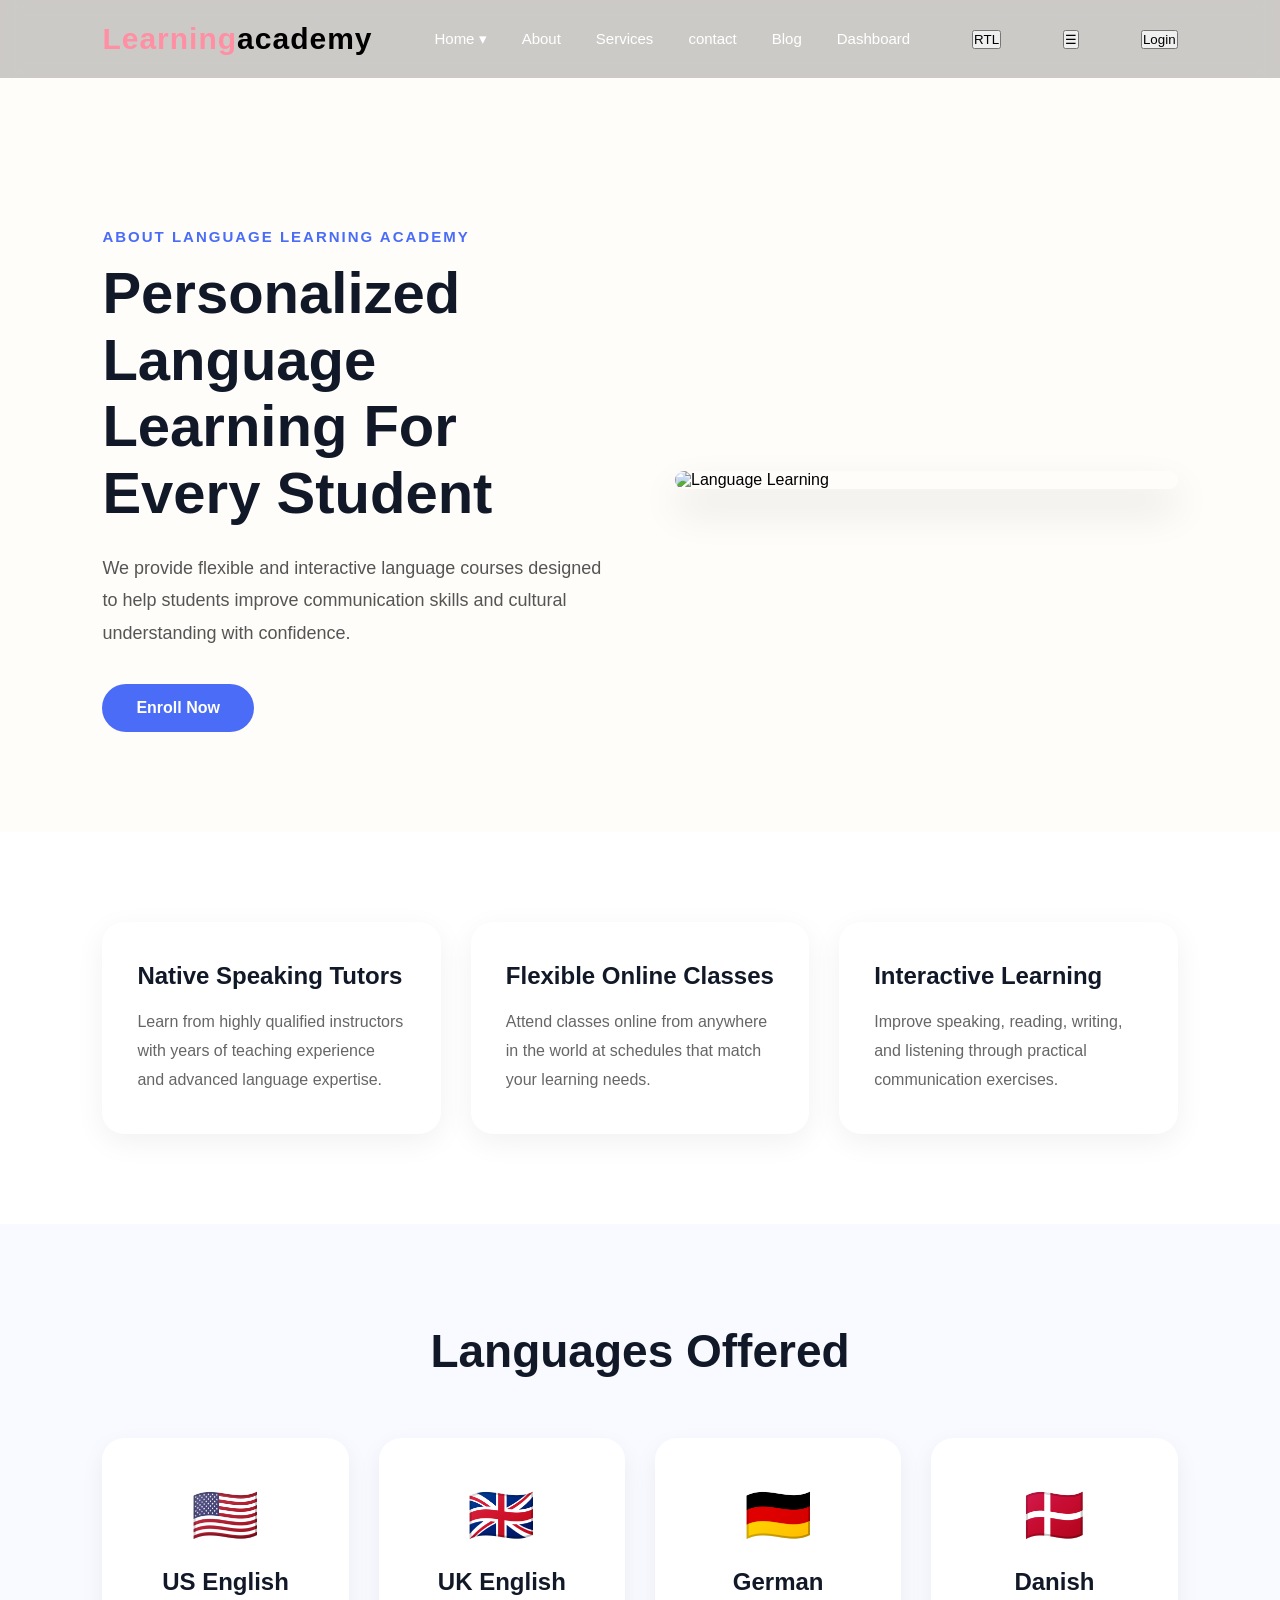
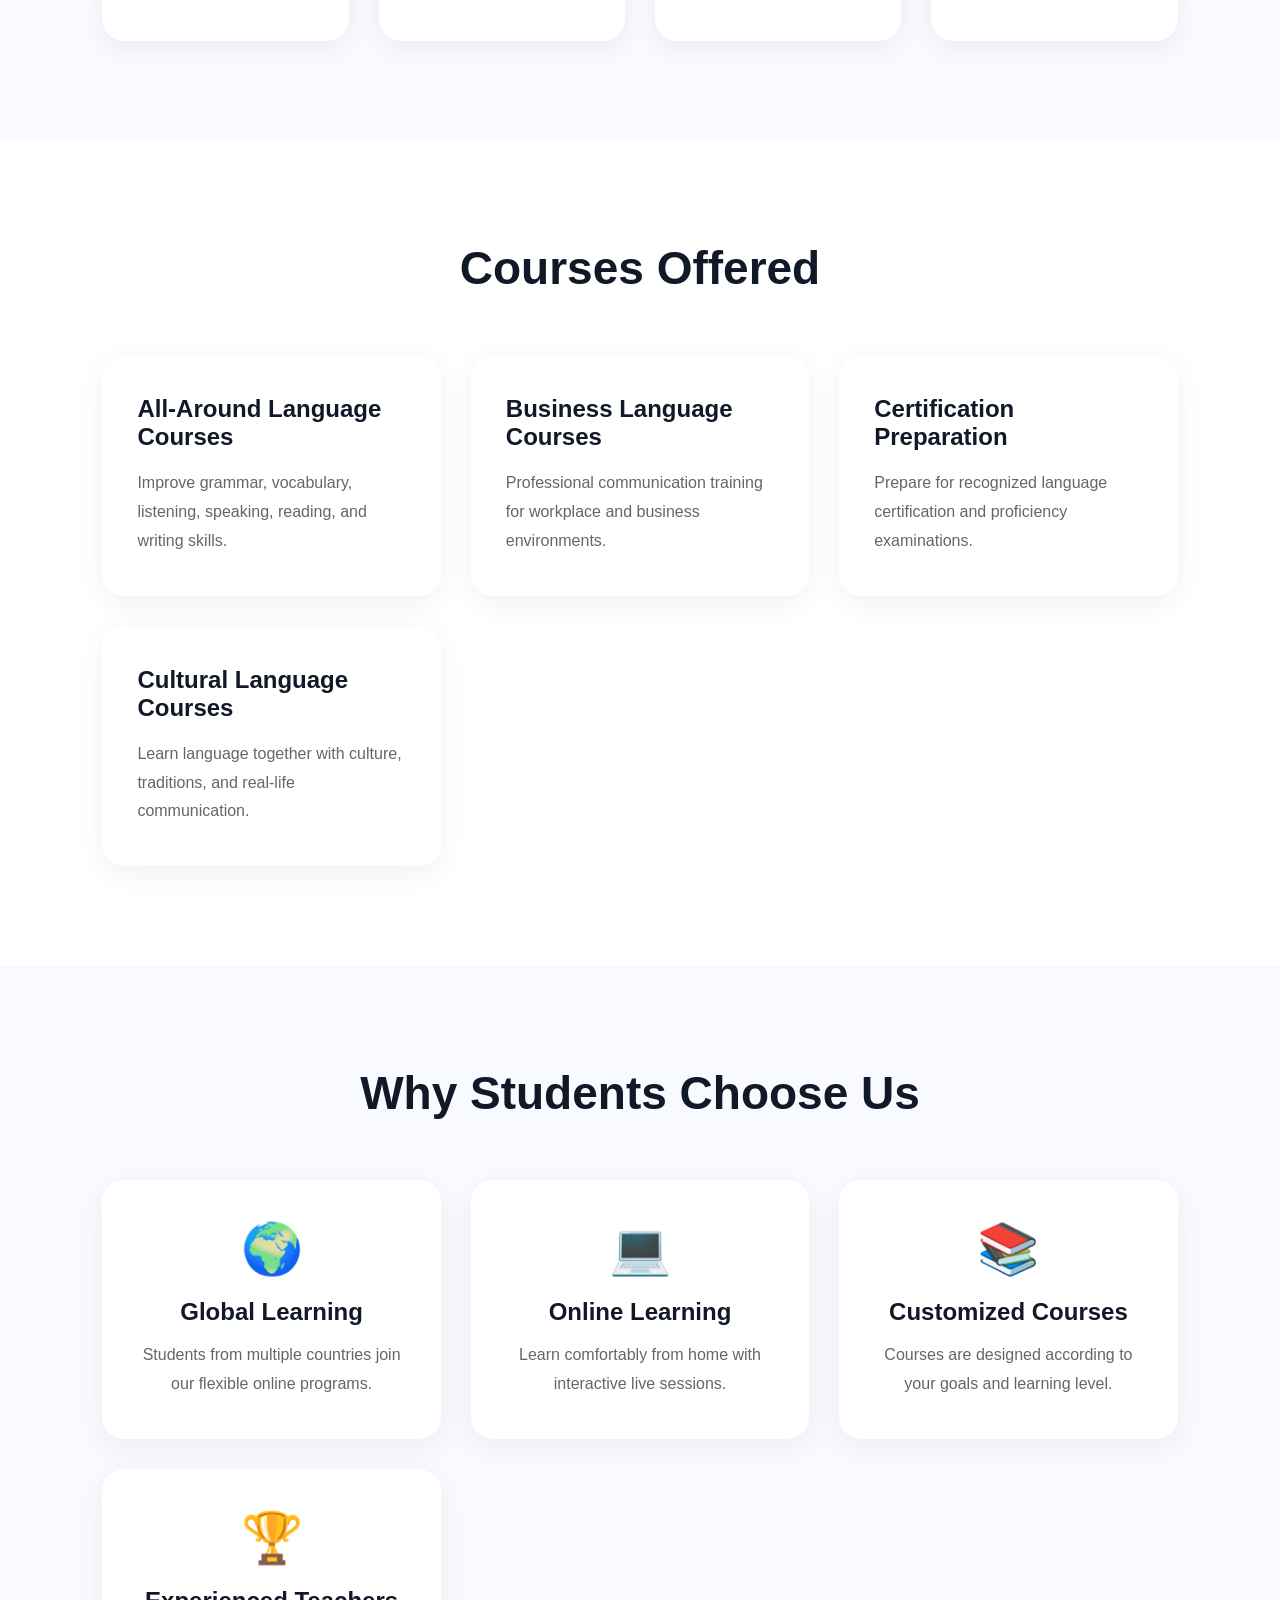
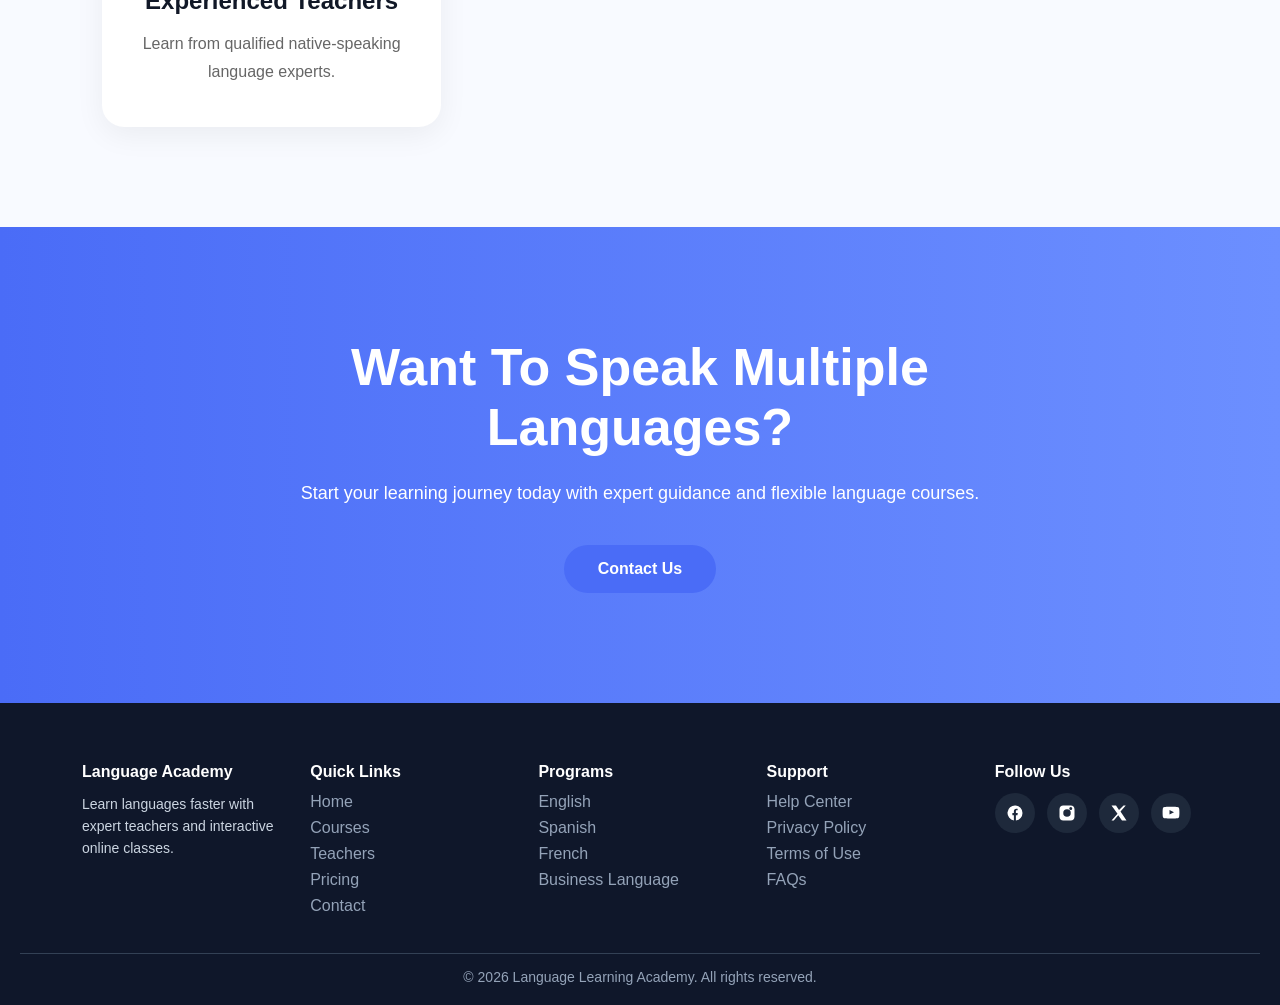
==== about.html @ 1802276f "first commit" ====
<!DOCTYPE html>
<html lang="en">
<head>
    <meta charset="UTF-8">
    <meta name="viewport" content="width=device-width, initial-scale=1.0">
    <title>learning</title>
     <link rel="stylesheet" href="about.css">
</head>
<body>
 <header>
<nav class="navbar">
<a style="text-decoration: none;" href="index.html" class="logo"><span>Learning</span>academy</a>
<ul class="nav-links">
<li class="dropdown">
<a href="index.html">Home ▾</a>
<ul class="dropdown-menu">
<li><a href="index.html">Home 1</a></li>
<li><a href="home1.html">Home 2</a></li>
</ul>
</li>
<li><a href="about.html">About</a></li>
<li><a href="services.html">Services</a></li>
<li><a href="contact.html">contact</a></li>
<li><a href="blog.html">Blog</a></li>
<li><a href="dashboard.html">Dashboard</a></li>
</ul>
<button id="rtl-toggle" class="icon-btn">
    RTL
</button>
<button id="theme-toggle" class="icon-btn">
<div class="menu-toggle">☰</div>
<div class="button-group">
<div class="right-section">
<button class="btn secondary-btn" onclick="document.location='login.html'">
            Login
</button>
</div>
 
</div>
</nav>
 </header>

<main>

    <!-- ABOUT HERO -->

    <section class="about-hero">

        <div class="about-wrapper">

            <div class="about-content">

                <span class="small-title">
                    ABOUT LANGUAGE LEARNING ACADEMY
                </span>

                <h1>
                    Personalized Language Learning For Every Student
                </h1>

                <p>
                    We provide flexible and interactive language courses designed
                    to help students improve communication skills and cultural
                    understanding with confidence.
                </p>

                <a href="#" class="about-btn">
                    Enroll Now
                </a>

            </div>

            <div class="about-image">

                <img src="https://images.unsplash.com/photo-1522202176988-66273c2fd55f"
                    alt="Language Learning">

            </div>

        </div>

    </section>

    <!-- ABOUT INFO -->

    <section class="about-info">

        <div class="info-container">

            <div class="info-card">

                <h2>Native Speaking Tutors</h2>

                <p>
                    Learn from highly qualified instructors with years of teaching
                    experience and advanced language expertise.
                </p>

            </div>

            <div class="info-card">

                <h2>Flexible Online Classes</h2>

                <p>
                    Attend classes online from anywhere in the world at schedules
                    that match your learning needs.
                </p>

            </div>

            <div class="info-card">

                <h2>Interactive Learning</h2>

                <p>
                    Improve speaking, reading, writing, and listening through
                    practical communication exercises.
                </p>

            </div>

        </div>

    </section>

    <!-- LANGUAGES -->

    <section class="languages-section">

        <div class="section-title">

            <h2>Languages Offered</h2>

        </div>

        <div class="languages-grid">

            <div class="language-box">
                <span>🇺🇸</span>
                <h3>US English</h3>
            </div>

            <div class="language-box">
                <span>🇬🇧</span>
                <h3>UK English</h3>
            </div>

            <div class="language-box">
                <span>🇩🇪</span>
                <h3>German</h3>
            </div>

            <div class="language-box">
                <span>🇩🇰</span>
                <h3>Danish</h3>
            </div>

        </div>

    </section>

    <!-- COURSES -->

    <section class="courses-section">

        <div class="section-title">

            <h2>Courses Offered</h2>

        </div>

        <div class="courses-grid">

            <div class="course-card">
                <h3>All-Around Language Courses</h3>

                <p>
                    Improve grammar, vocabulary, listening, speaking, reading,
                    and writing skills.
                </p>
            </div>

            <div class="course-card">
                <h3>Business Language Courses</h3>

                <p>
                    Professional communication training for workplace and business
                    environments.
                </p>
            </div>

            <div class="course-card">
                <h3>Certification Preparation</h3>

                <p>
                    Prepare for recognized language certification and proficiency
                    examinations.
                </p>
            </div>

            <div class="course-card">
                <h3>Cultural Language Courses</h3>

                <p>
                    Learn language together with culture, traditions, and real-life
                    communication.
                </p>
            </div>

        </div>

    </section>

    <!-- FEATURES -->

    <section class="features-section">

        <div class="section-title">

            <h2>Why Students Choose Us</h2>

        </div>

        <div class="features-grid">

            <div class="feature-box">

                <span>🌍</span>

                <h3>Global Learning</h3>

                <p>
                    Students from multiple countries join our flexible online
                    programs.
                </p>

            </div>

            <div class="feature-box">

                <span>💻</span>

                <h3>Online Learning</h3>

                <p>
                    Learn comfortably from home with interactive live sessions.
                </p>

            </div>

            <div class="feature-box">

                <span>📚</span>

                <h3>Customized Courses</h3>

                <p>
                    Courses are designed according to your goals and learning level.
                </p>

            </div>

            <div class="feature-box">

                <span>🏆</span>

                <h3>Experienced Teachers</h3>

                <p>
                    Learn from qualified native-speaking language experts.
                </p>

            </div>

        </div>

    </section>

    <!-- CTA -->

    <section class="cta-section">

        <div class="cta-content">

            <h2>
                Want To Speak Multiple Languages?
            </h2>

            <p>
                Start your learning journey today with expert guidance and
                flexible language courses.
            </p>

            <a href="#" class="about-btn">
                Contact Us
            </a>

        </div>

    </section>

</main>
 <footer class="footer">

    <div class="footer-container">

        <!-- ABOUT -->
        <div class="footer-col">
            <h3>Language Academy</h3>
            <p>
                Learn languages faster with expert teachers and interactive online classes.
            </p>
        </div>

        <!-- QUICK LINKS -->
        <div class="footer-col">
            <h3>Quick Links</h3>
            <ul>
                <li>Home</li>
                <li>Courses</li>
                <li>Teachers</li>
                <li>Pricing</li>
                <li>Contact</li>
            </ul>
        </div>

        <!-- PROGRAMS -->
        <div class="footer-col">
            <h3>Programs</h3>
            <ul>
                <li>English</li>
                <li>Spanish</li>
                <li>French</li>
                <li>Business Language</li>
            </ul>
        </div>

        <!-- SUPPORT -->
        <div class="footer-col">
            <h3>Support</h3>
            <ul>
                <li>Help Center</li>
                <li>Privacy Policy</li>
                <li>Terms of Use</li>
                <li>FAQs</li>
            </ul>
        </div>

        <!-- FOLLOW US -->
        <div class="footer-col">
            <h3>Follow Us</h3>

            <div class="social-icons">

                <!-- Facebook -->
                <a href="#" class="icon facebook">
                    <svg viewBox="0 0 24 24">
                        <path d="M22 12a10 10 0 1 0-11.5 9.9v-7h-2v-3h2v-2.3c0-2.1 1.3-3.3 3.2-3.3.9 0 1.8.1 1.8.1v2h-1c-1 0-1.3.6-1.3 1.3V12h2.5l-.4 3h-2.1v7A10 10 0 0 0 22 12z"/>
                    </svg>
                </a>

                <!-- Instagram -->
                <a href="#" class="icon instagram">
                    <svg viewBox="0 0 24 24">
                        <path d="M7 2C4 2 2 4 2 7v10c0 3 2 5 5 5h10c3 0 5-2 5-5V7c0-3-2-5-5-5H7zm10 2a2 2 0 1 1 0 4 2 2 0 0 1 0-4zm-5 3a5 5 0 1 1 0 10 5 5 0 0 1 0-10z"/>
                    </svg>
                </a>

                <!-- Twitter / X -->
                <a href="#" class="icon twitter">
                    <svg viewBox="0 0 24 24">
                        <path d="M18 2h3l-7 8 8 12h-6l-5-7-6 7H2l8-9L2 2h6l4 6 6-6z"/>
                    </svg>
                </a>

                <!-- YouTube -->
                <a href="#" class="icon youtube">
                    <svg viewBox="0 0 24 24">
                        <path d="M23 7s-.2-1.6-.8-2.2c-.7-.8-1.5-.8-1.9-.9C17.4 3.6 12 3.6 12 3.6h-.1s-5.4 0-8.3.3c-.4.1-1.2.1-1.9.9C1.2 5.4 1 7 1 7S.8 8.9.8 10.7v1.6C.8 14.1 1 16 1 16s.2 1.6.8 2.2c.7.8 1.7.8 2.1.9 1.5.1 6.2.3 8.1.3 0 0 5.4 0 8.3-.3.4-.1 1.2-.1 1.9-.9.6-.6.8-2.2.8-2.2s.2-1.9.2-3.7v-1.6C23.2 8.9 23 7 23 7zM10 14V8l6 3-6 3z"/>
                    </svg>
                </a>

            </div>
        </div>

    </div>

    <!-- BOTTOM -->
    <div class="footer-bottom">
        <p>© 2026 Language Learning Academy. All rights reserved.</p>
    </div>

</footer>
---- about.css ----
*{
    margin:0;
    padding:0;
    box-sizing:border-box;
    scroll-behavior:smooth;
}
 
body{
    font-family:'Poppins', sans-serif;
    background:#fffdf9;
    color:black;
    overflow-x:hidden;
}
 
:root{
    --primary:#ff8fa3;
    --secondary:#fff5ef;
    --cream:#fffaf5;
    --dark:black;
    --light:#666;
    --white:#fff;
    --shadow:0 10px 35px rgba(0,0,0,0.08);
}
 
.container{
    width:90%;
    max-width:1300px;
    margin:auto;
}
 
body.dark-mode{
  background:#111827;
  color:lightgoldenrodyellow;
}
 
body.dark-mode header{
  background:black;
}
 
body.dark-mode nav a{
  color:lightgoldenrodyellow;
}
 
body.dark-mode .icon-btn{
  background:#374151;
  color:lightgoldenrodyellow;
}
 
body.dark-mode .logo{
  color:lightgoldenrodyellow;
}
 
body.dark-mode .login{
  color:lightgoldenrodyellow;
}
 
body.dark-mode .hero,
body.dark-mode .services,
body.dark-mode .why-us,
body.dark-mode .contact{
  background:#111827;
  color:lightgoldenrodyellow;
}
 
body.dark-mode .service-card,
body.dark-mode .feature-box,
body.dark-mode .testimonial-card{
  background:#1f2937;
  color:lightgoldenrodyellow;
}
.logo{
    font-size:30px;
    font-weight:700;
    color:var(--dark);
}
 
.logo span{
    color:var(--primary);
}
 
.navbar{
 left:0;
 width:100%;
 display:flex;
 justify-content:space-between;
 align-items:center;
 padding:22px 8%;
 z-index:1000;
 background:rgba(0,0,0,0.20);
 backdrop-filter:blur(10px);
 transition:0.35s ease;
 text-decoration: none;
}
 
.navbar.scrolled{
 background:rgba(17,17,17,0.92);
 box-shadow:0 10px 30px rgba(0,0,0,0.18);
}
 /* FIX NAVBAR OVERLAP */

main{
    margin-top: 110px;
}

/* MOBILE */

@media(max-width:768px){

    main{
        margin-top: 90px;
    }

}
.logo{
 font-family:'Outfit', sans-serif;
 font-size:30px;
 font-weight:800;
 color:black;
 letter-spacing:1px;
 white-space:nowrap;
}
 
.logo span{
 color:var(--primary);
}
 
.nav-links{
 display:flex;
 gap:35px;
 align-items:center;
 list-style: none;
}
 
.nav-links a{
 color:#ffffff;
 font-size:15px;
 transition:0.3s;
 list-style: none;
}
 
.nav-links a:hover{
 color:var(--primary);
}
 
.nav-actions{
 display:flex;
 align-items:center;
 gap:14px;
}
.dropdown-menu{
 position:absolute;
 top:70px;
 left:320px;
 width:190px;
 
 background:rgba(17,17,17,0.96);
 backdrop-filter:blur(12px);
 
 border-radius:16px;
 padding:10px 0;
 
 opacity:0;
 visibility:hidden;
 transform:translateY(10px);
 
 transition:0.35s ease;
 box-shadow:0 15px 35px rgba(0,0,0,0.2);
}
 
.dropdown-menu a{
 display:block;
 padding:13px 20px;
 
}
 
.dropdown-menu a:hover{
 background:rgba(255,255,255,0.08);
 padding-left:28px;
 
}
 
.dropdown:hover .dropdown-menu{
 opacity:1;
 visibility:visible;
 transform:translateY(0);
 list-style: none;
}
 
 .right-section{
    display:flex;
    align-items:center;
    gap:14px;
}
 
 
 
nav a {
  text-decoration: none;
  color: white;
  position: relative;
}
 
nav a::after {
  content: "";
  position: absolute;
  left: 0;
  bottom: -3px;
  width: 0;
  height: 2px;
  background: rgb(92, 85, 85);
  transition: width 0.3s ease;
}
 
nav a:hover::after {
  width: 100%;
}
 
/* ================= ABOUT PAGE ================= */

main{
    width: 100%;
    overflow: hidden;
    margin-top: 90px;
}

/* HERO SECTION */

.about-hero{
    padding: 60px 8% 100px;
}

.about-wrapper{
    max-width: 1300px;
    margin: auto;

    display: flex;
    align-items: center;
    justify-content: space-between;
    gap: 70px;
    flex-wrap: wrap;
}

.about-content{
    flex: 1;
    min-width: 320px;
}

.small-title{
    display: inline-block;
    color: #4a6cf7;
    font-size: 15px;
    font-weight: 700;
    letter-spacing: 2px;
    margin-bottom: 15px;
}

.about-content h1{
    font-size: 58px;
    line-height: 1.15;
    color: #111827;
    margin-bottom: 25px;
    font-weight: 800;
}

.about-content p{
    font-size: 18px;
    color: #555;
    line-height: 1.8;
    margin-bottom: 35px;
    max-width: 600px;
}

.about-btn{
    display: inline-block;
    padding: 15px 34px;
    background: #4a6cf7;
    color: white;
    text-decoration: none;
    border-radius: 50px;
    font-weight: 600;
    transition: 0.3s ease;
}

.about-btn:hover{
    background: #2448df;
    transform: translateY(-3px);
}

.about-image{
    flex: 1;
    min-width: 320px;
}

.about-image img{
    width: 100%;
    border-radius: 24px;
    object-fit: cover;
    display: block;
    box-shadow: 0 20px 40px rgba(0,0,0,0.12);
}

/* INFO SECTION */

.about-info{
    padding: 90px 8%;
    background: white;
}

.info-container{
    max-width: 1300px;
    margin: auto;

    display: grid;
    grid-template-columns: repeat(auto-fit,minmax(280px,1fr));
    gap: 30px;
}

.info-card{
    background: #ffffff;
    padding: 40px 35px;
    border-radius: 22px;
    transition: 0.35s ease;
    box-shadow: 0 8px 30px rgba(0,0,0,0.06);
}

.info-card:hover{
    transform: translateY(-10px);
    box-shadow: 0 15px 35px rgba(0,0,0,0.12);
}

.info-card h2{
    font-size: 24px;
    color: #111827;
    margin-bottom: 18px;
}

.info-card p{
    color: #666;
    line-height: 1.8;
    font-size: 16px;
}

/* COMMON TITLE */

.section-title{
    text-align: center;
    margin-bottom: 60px;
}

.section-title h2{
    font-size: 46px;
    color: #111827;
    font-weight: 800;
}

/* LANGUAGES */

.languages-section{
    padding: 100px 8%;
    background: #f8faff;
}

.languages-grid{
    max-width: 1300px;
    margin: auto;

    display: grid;
    grid-template-columns: repeat(auto-fit,minmax(230px,1fr));
    gap: 30px;
}

.language-box{
    background: white;
    padding: 45px 25px;
    border-radius: 22px;
    text-align: center;
    transition: 0.35s ease;
    box-shadow: 0 8px 25px rgba(0,0,0,0.06);
}

.language-box:hover{
    transform: translateY(-10px);
}

.language-box span{
    font-size: 55px;
    display: block;
    margin-bottom: 20px;
}

.language-box h3{
    color: #111827;
    font-size: 24px;
}

/* COURSES */

.courses-section{
    padding: 100px 8%;
    background: white;
}

.courses-grid{
    max-width: 1300px;
    margin: auto;

    display: grid;
    grid-template-columns: repeat(auto-fit,minmax(280px,1fr));
    gap: 30px;
}

.course-card{
    background: #fff;
    padding: 40px 35px;
    border-radius: 22px;
    transition: 0.35s ease;
    box-shadow: 0 8px 30px rgba(0,0,0,0.06);
}

.course-card:hover{
    transform: translateY(-10px);
    box-shadow: 0 15px 35px rgba(0,0,0,0.12);
}

.course-card h3{
    color: #111827;
    margin-bottom: 18px;
    font-size: 24px;
}

.course-card p{
    color: #666;
    line-height: 1.8;
}

/* FEATURES */

.features-section{
    padding: 100px 8%;
    background: #f8faff;
}

.features-grid{
    max-width: 1300px;
    margin: auto;

    display: grid;
    grid-template-columns: repeat(auto-fit,minmax(250px,1fr));
    gap: 30px;
}

.feature-box{
    background: white;
    padding: 40px 30px;
    border-radius: 22px;
    text-align: center;
    transition: 0.35s ease;
    box-shadow: 0 8px 30px rgba(0,0,0,0.06);
}

.feature-box:hover{
    transform: translateY(-10px);
}

.feature-box span{
    font-size: 50px;
    display: block;
    margin-bottom: 20px;
}

.feature-box h3{
    font-size: 24px;
    margin-bottom: 15px;
    color: #111827;
}

.feature-box p{
    color: #666;
    line-height: 1.8;
}

/* CTA */

.cta-section{
    padding: 110px 8%;
    background: linear-gradient(to right,#4a6cf7,#6c8fff);
    text-align: center;
    color: white;
}

.cta-content{
    max-width: 800px;
    margin: auto;
}

.cta-content h2{
    font-size: 52px;
    margin-bottom: 20px;
    font-weight: 800;
}

.cta-content p{
    font-size: 18px;
    line-height: 1.8;
    margin-bottom: 35px;
}

/* RESPONSIVE */

@media(max-width:992px){

    .about-content h1{
        font-size: 46px;
    }

    .section-title h2{
        font-size: 38px;
    }

    .cta-content h2{
        font-size: 40px;
    }
}

@media(max-width:768px){

    main{
        margin-top: 80px;
    }

    .about-wrapper{
        flex-direction: column;
    }

    .about-content h1{
        font-size: 38px;
    }

    .section-title h2{
        font-size: 32px;
    }

    .cta-content h2{
        font-size: 32px;
    }

    .about-hero,
    .about-info,
    .languages-section,
    .courses-section,
    .features-section,
    .cta-section{
        padding: 80px 6%;
    }
}

 .footer {
    background: #0f172a;
    color: white;
    padding: 60px 20px 20px;
}

/* GRID */
.footer-container {
    width: 90%;
    max-width: 1200px;
    margin: auto;
    display: grid;
    grid-template-columns: repeat(auto-fit, minmax(180px, 1fr));
    gap: 25px;
}

/* COLUMN TEXT */
.footer-col h3 {
    margin-bottom: 12px;
    font-size: 16px;
    color: #ffffff;
}

.footer-col p {
    color: #cbd5e1;
    font-size: 14px;
    line-height: 1.6;
}

.footer-col ul {
    list-style: none;
    padding: 0;
}

.footer-col ul li {
    margin-bottom: 8px;
    color: #94a3b8;
    cursor: pointer;
    transition: 0.3s;
}

.footer-col ul li:hover {
    color: #ffffff;
}

/* SOCIAL ICONS */
.social-icons {
    display: flex;
    gap: 12px;
    margin-top: 10px;
}

.social-icons .icon {
    width: 40px;
    height: 40px;
    display: flex;
    align-items: center;
    justify-content: center;
    border-radius: 50%;
    background: #1e293b;
    transition: 0.3s;
}

.social-icons .icon svg {
    width: 18px;
    height: 18px;
    fill: white;
}

.social-icons .icon:hover {
    transform: translateY(-4px);
}

/* BRAND COLORS ON HOVER */
.facebook:hover { background: #1877f2; }
.instagram:hover { background: #e1306c; }
.twitter:hover { background: #1da1f2; }
.youtube:hover { background: #ff0000; }

/* BOTTOM */
.footer-bottom {
    text-align: center;
    margin-top: 30px;
    border-top: 1px solid #334155;
    padding-top: 15px;
    font-size: 14px;
    color: #94a3b8;
}


/* =========================
   DARK MODE
========================= */

.dark-mode {
    background: #0f172a;
    color: white;
}

.dark-mode .header {
    background: #1e293b;
}

.dark-mode .feature-card,
.dark-mode .skill-card {
    background: #1e293b;
    color: white;
}

.dark-mode .newsletter {
    background: #1e293b;
}
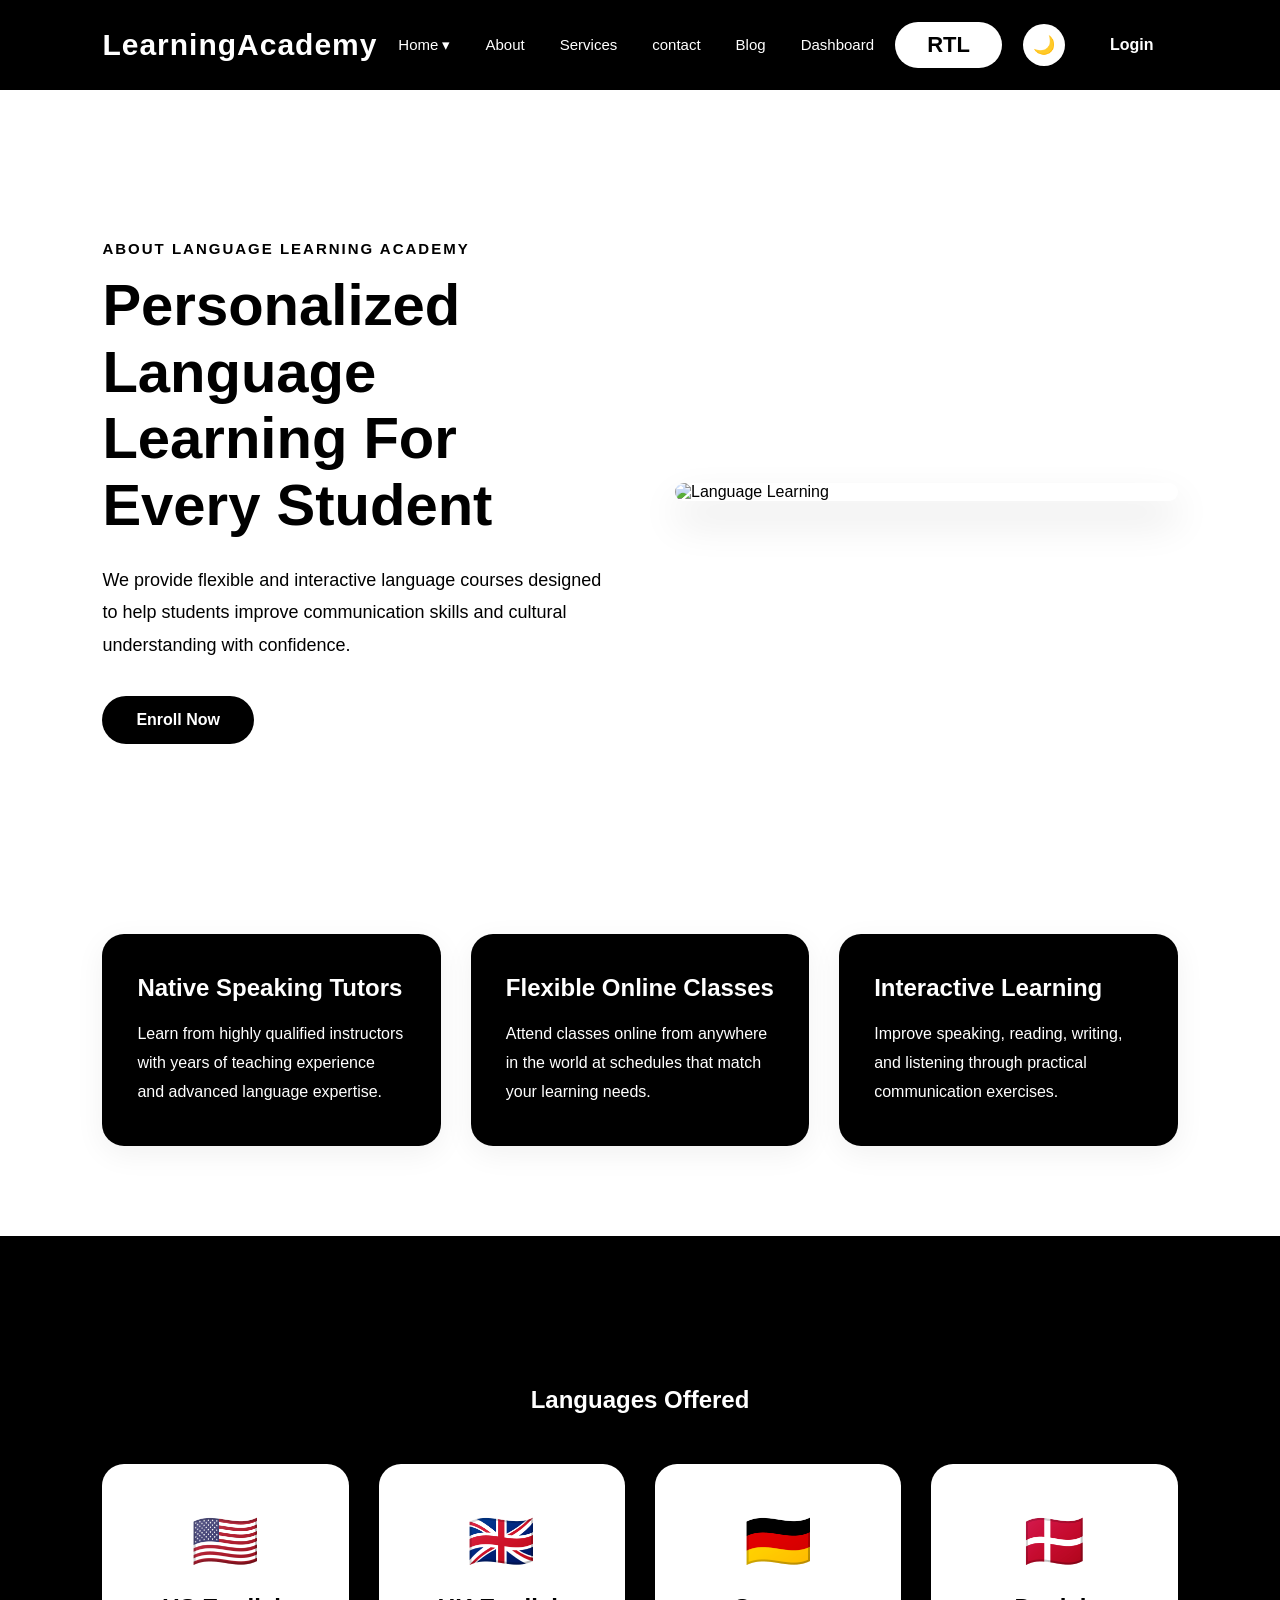
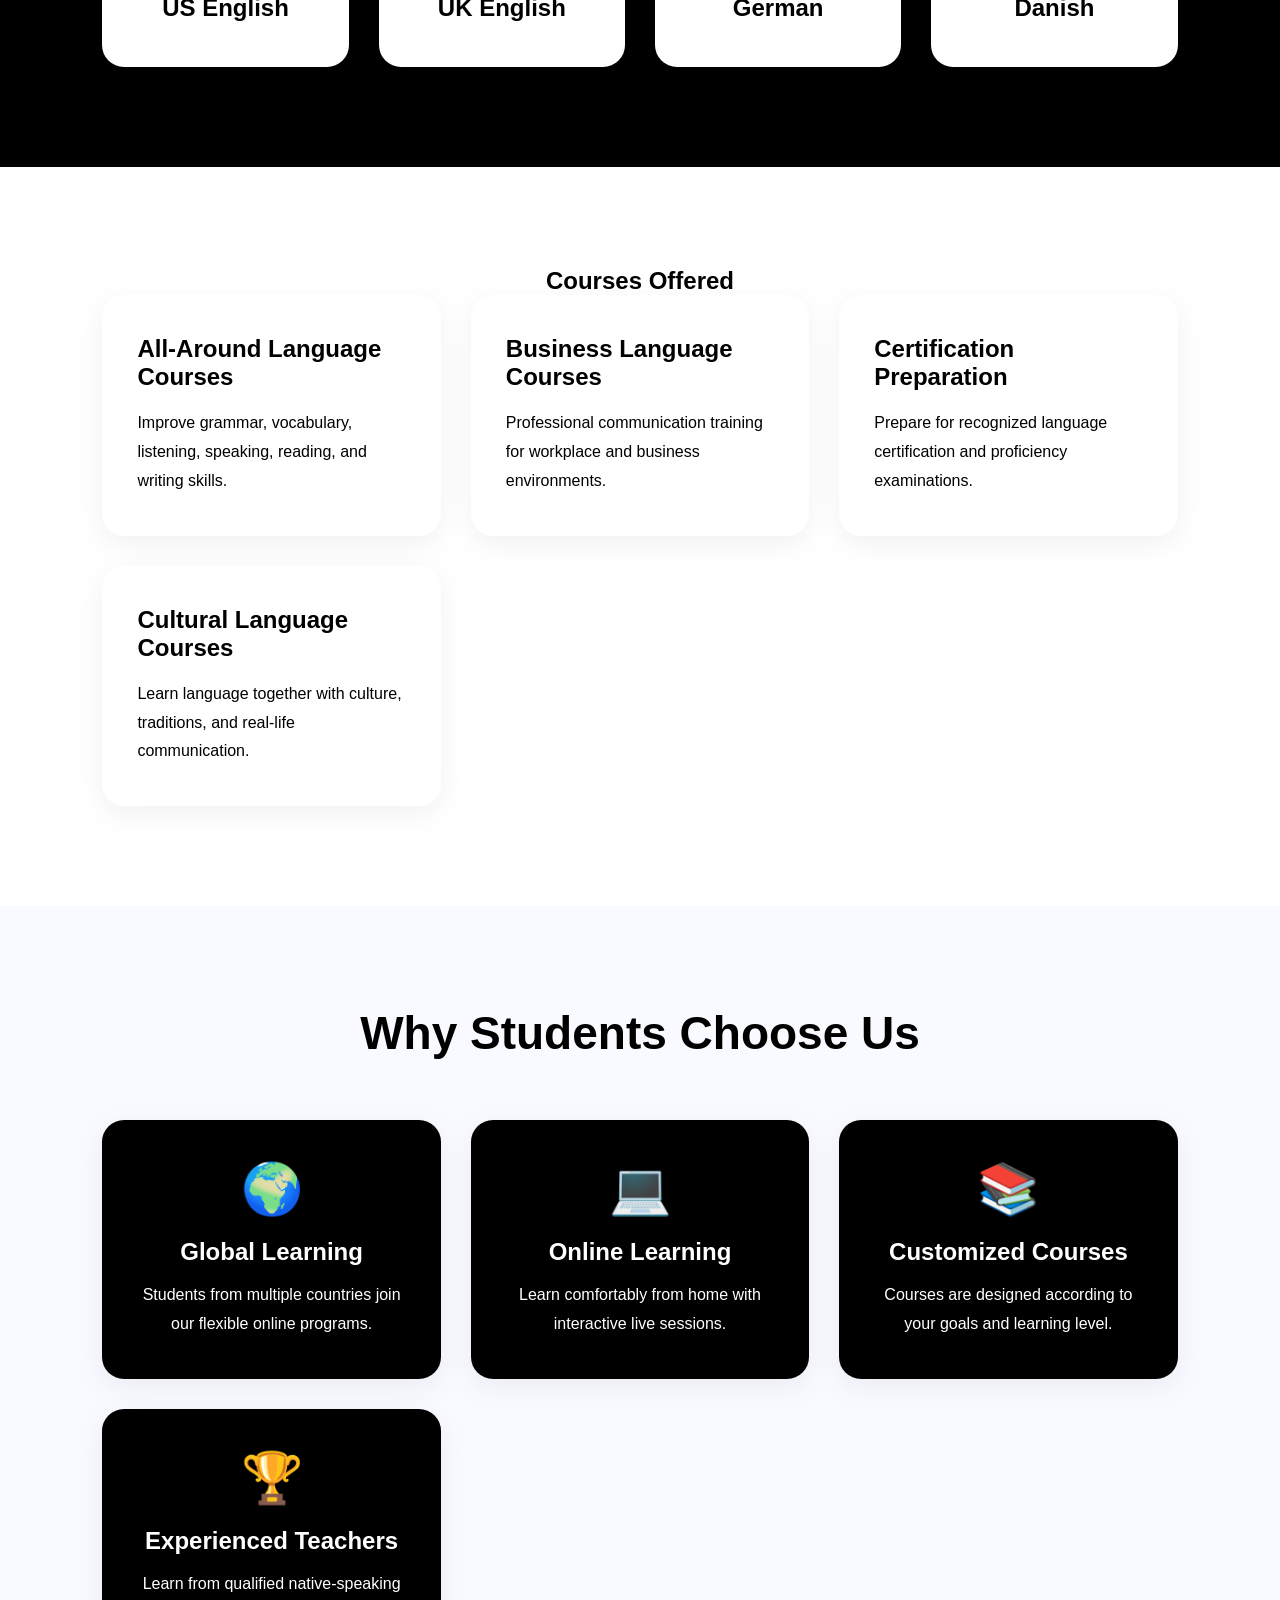
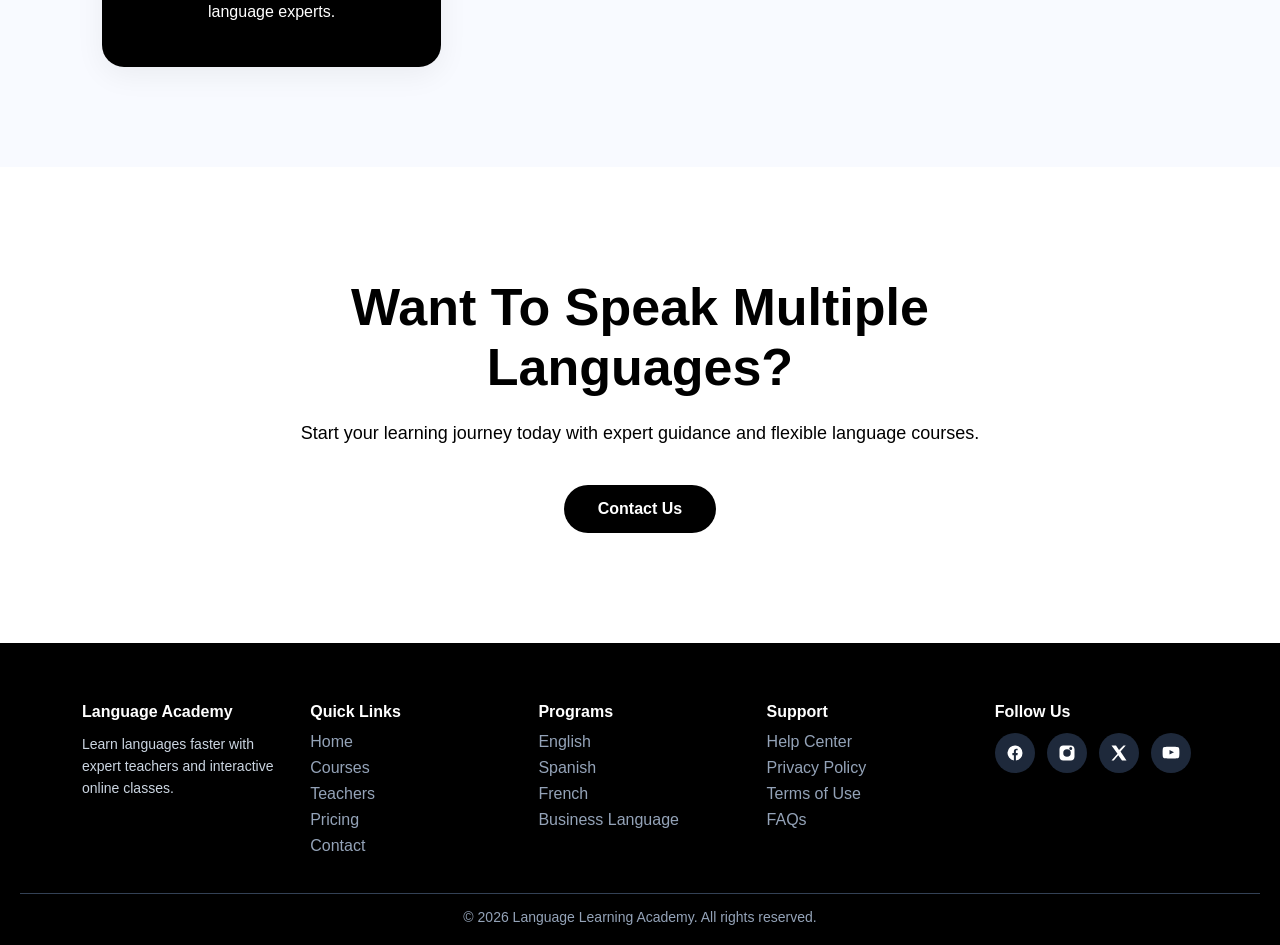
==== commit 133ffab3: "first commit" ====
--- a/about.html
+++ b/about.html
@@ -9,7 +9,7 @@
 <body>
  <header>
 <nav class="navbar">
-<a style="text-decoration: none;" href="index.html" class="logo"><span>Learning</span>academy</a>
+<a style="text-decoration: none;" href="index.html" class="logo"><span style="color: white;"><b>LearningAcademy</b></span></a>
 <ul class="nav-links">
 <li class="dropdown">
 <a href="index.html">Home ▾</a>
@@ -28,7 +28,7 @@
     RTL
 </button>
 <button id="theme-toggle" class="icon-btn">
-<div class="menu-toggle">☰</div>
+<div class="menu-toggle">🌙</div>
 <div class="button-group">
 <div class="right-section">
 <button class="btn secondary-btn" onclick="document.location='login.html'">
@@ -128,7 +128,7 @@
 
     <section class="languages-section">
 
-        <div class="section-title">
+        <div class="section-title1">
 
             <h2>Languages Offered</h2>
 
@@ -164,7 +164,7 @@
 
     <section class="courses-section">
 
-        <div class="section-title">
+        <div class="import3">
 
             <h2>Courses Offered</h2>
 
@@ -392,3 +392,39 @@
     </div>
 
 </footer>
+<script>
+ 
+  const themeToggle = document.getElementById("theme-toggle");
+ 
+  themeToggle.addEventListener("click", () => {
+ 
+    document.body.classList.toggle("dark-mode");
+ 
+    if(document.body.classList.contains("dark-mode")){
+      themeToggle.innerHTML = "☀️";
+    }
+    else{
+      themeToggle.innerHTML = "🌙";
+    }
+ 
+  });
+ 
+  const rtlToggle = document.getElementById("rtl-toggle");
+ 
+  rtlToggle.addEventListener("click", () => {
+ 
+    if(document.body.getAttribute("dir") === "rtl"){
+ 
+      document.body.setAttribute("dir", "ltr");
+ 
+    }
+    else{
+ 
+      document.body.setAttribute("dir", "rtl");
+ 
+    }
+ 
+  });
+ 
+</script>
+ 
--- a/about.css
+++ b/about.css
@@ -7,13 +7,28 @@
  
 body{
     font-family:'Poppins', sans-serif;
-    background:#fffdf9;
-    color:black;
     overflow-x:hidden;
 }
  
+.icon-btn{
+ width:10%;
+    padding:10px;     
+    border:none;
+    background:white;
+    color: black;
+    font-size:22px;       
+    font-weight:bold;
+    border-radius:30px;   
+    cursor:pointer;
+    transition:0.3s;
+}
+
+.icon-btn:hover{
+    background:white;
+    transform:scale(1.03); 
+}
 :root{
-    --primary:#ff8fa3;
+    --primary:black;
     --secondary:#fff5ef;
     --cream:#fffaf5;
     --dark:black;
@@ -86,7 +101,7 @@
  align-items:center;
  padding:22px 8%;
  z-index:1000;
- background:rgba(0,0,0,0.20);
+ background:black;
  backdrop-filter:blur(10px);
  transition:0.35s ease;
  text-decoration: none;
@@ -247,7 +262,7 @@
 
 .small-title{
     display: inline-block;
-    color: #4a6cf7;
+    color: black;
     font-size: 15px;
     font-weight: 700;
     letter-spacing: 2px;
@@ -257,14 +272,14 @@
 .about-content h1{
     font-size: 58px;
     line-height: 1.15;
-    color: #111827;
+    color: black;
     margin-bottom: 25px;
     font-weight: 800;
 }
 
 .about-content p{
     font-size: 18px;
-    color: #555;
+    color: black;
     line-height: 1.8;
     margin-bottom: 35px;
     max-width: 600px;
@@ -273,7 +288,7 @@
 .about-btn{
     display: inline-block;
     padding: 15px 34px;
-    background: #4a6cf7;
+    background:  black;
     color: white;
     text-decoration: none;
     border-radius: 50px;
@@ -282,7 +297,7 @@
 }
 
 .about-btn:hover{
-    background: #2448df;
+    background: black;
     transform: translateY(-3px);
 }
 
@@ -316,7 +331,7 @@
 }
 
 .info-card{
-    background: #ffffff;
+    background: black;
     padding: 40px 35px;
     border-radius: 22px;
     transition: 0.35s ease;
@@ -330,12 +345,12 @@
 
 .info-card h2{
     font-size: 24px;
-    color: #111827;
+    color: white;
     margin-bottom: 18px;
 }
 
 .info-card p{
-    color: #666;
+    color: white;
     line-height: 1.8;
     font-size: 16px;
 }
@@ -347,9 +362,15 @@
     margin-bottom: 60px;
 }
 
+.section-title1 h2{
+    color: white;
+    text-align: center;
+    padding: 50px;
+}
+
 .section-title h2{
     font-size: 46px;
-    color: #111827;
+    color: black;
     font-weight: 800;
 }
 
@@ -357,7 +378,7 @@
 
 .languages-section{
     padding: 100px 8%;
-    background: #f8faff;
+    background: black;
 }
 
 .languages-grid{
@@ -389,7 +410,7 @@
 }
 
 .language-box h3{
-    color: #111827;
+    color: black;
     font-size: 24px;
 }
 
@@ -408,7 +429,11 @@
     grid-template-columns: repeat(auto-fit,minmax(280px,1fr));
     gap: 30px;
 }
-
+ 
+.import3{
+    color: black;
+    text-align: center;
+}
 .course-card{
     background: #fff;
     padding: 40px 35px;
@@ -423,13 +448,13 @@
 }
 
 .course-card h3{
-    color: #111827;
+    color: black;
     margin-bottom: 18px;
     font-size: 24px;
 }
 
 .course-card p{
-    color: #666;
+    color: black;
     line-height: 1.8;
 }
 
@@ -450,7 +475,7 @@
 }
 
 .feature-box{
-    background: white;
+    background: black;
     padding: 40px 30px;
     border-radius: 22px;
     text-align: center;
@@ -471,11 +496,11 @@
 .feature-box h3{
     font-size: 24px;
     margin-bottom: 15px;
-    color: #111827;
+    color: white;
 }
 
 .feature-box p{
-    color: #666;
+    color: white;
     line-height: 1.8;
 }
 
@@ -483,9 +508,9 @@
 
 .cta-section{
     padding: 110px 8%;
-    background: linear-gradient(to right,#4a6cf7,#6c8fff);
+    background: white;
     text-align: center;
-    color: white;
+    color: black;
 }
 
 .cta-content{
@@ -515,6 +540,7 @@
 
     .section-title h2{
         font-size: 38px;
+
     }
 
     .cta-content h2{
@@ -555,7 +581,7 @@
 }
 
  .footer {
-    background: #0f172a;
+    background: black;
     color: white;
     padding: 60px 20px 20px;
 }
@@ -649,21 +675,79 @@
 ========================= */
 
 .dark-mode {
-    background: #0f172a;
-    color: white;
+    background: white;
+    color: black;
 }
 
 .dark-mode .header {
-    background: #1e293b;
+    background:  black;
 }
 
 .dark-mode .feature-card,
 .dark-mode .skill-card {
-    background: #1e293b;
-    color: white;
+    background: white;
+    color: black;
 }
 
 .dark-mode .newsletter {
     background: #1e293b;
 }
 
+#theme-toggle {
+  width: 42px;
+  height: 42px;
+  border-radius: 50%;
+  border: none;
+  cursor: pointer;
+
+  display: flex;
+  align-items: center;
+  justify-content: center;
+
+  font-size: 18px;
+
+  background: #ffffff;
+  box-shadow: 0 4px 12px rgba(0,0,0,0.15);
+
+  transition: 0.3s ease;
+}
+
+/* hover effect */
+#theme-toggle:hover {
+  transform: scale(1.1);
+  background: #f1f5ff;
+}
+
+/* optional active click effect */
+#theme-toggle:active {
+  transform: scale(0.95);
+}
+
+.btn.secondary-btn {
+  padding: 12px 24px;
+  font-size: 16px;
+  font-weight: 600;
+
+  border: none;
+  border-radius: 30px;
+
+  background: black;
+  color: white;
+
+  cursor: pointer;
+
+  box-shadow: 0 6px 15px rgba(0,0,0,0.15);
+
+  transition: 0.3s ease;
+}
+
+/* hover effect */
+.btn.secondary-btn:hover {
+  background: black;
+  transform: translateY(-2px);
+}
+
+/* click effect */
+.btn.secondary-btn:active {
+  transform: scale(0.96);
+}
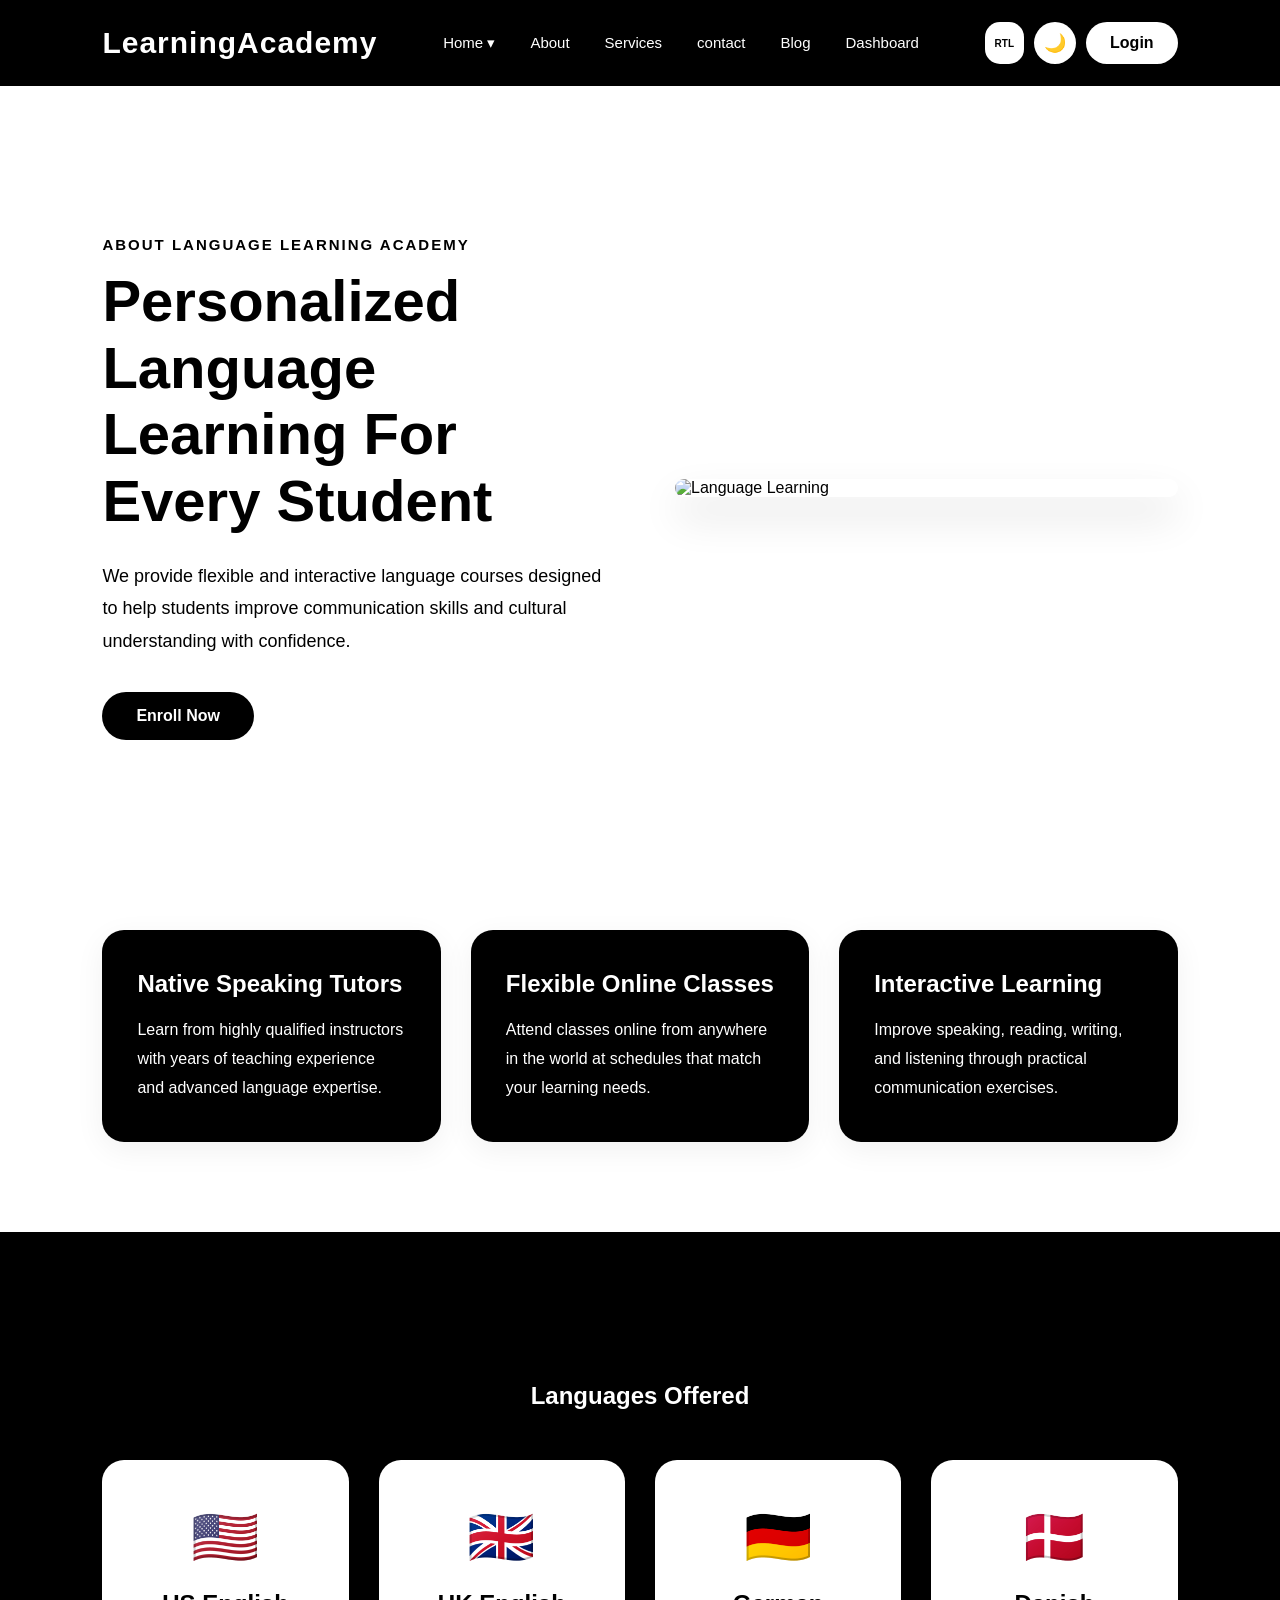
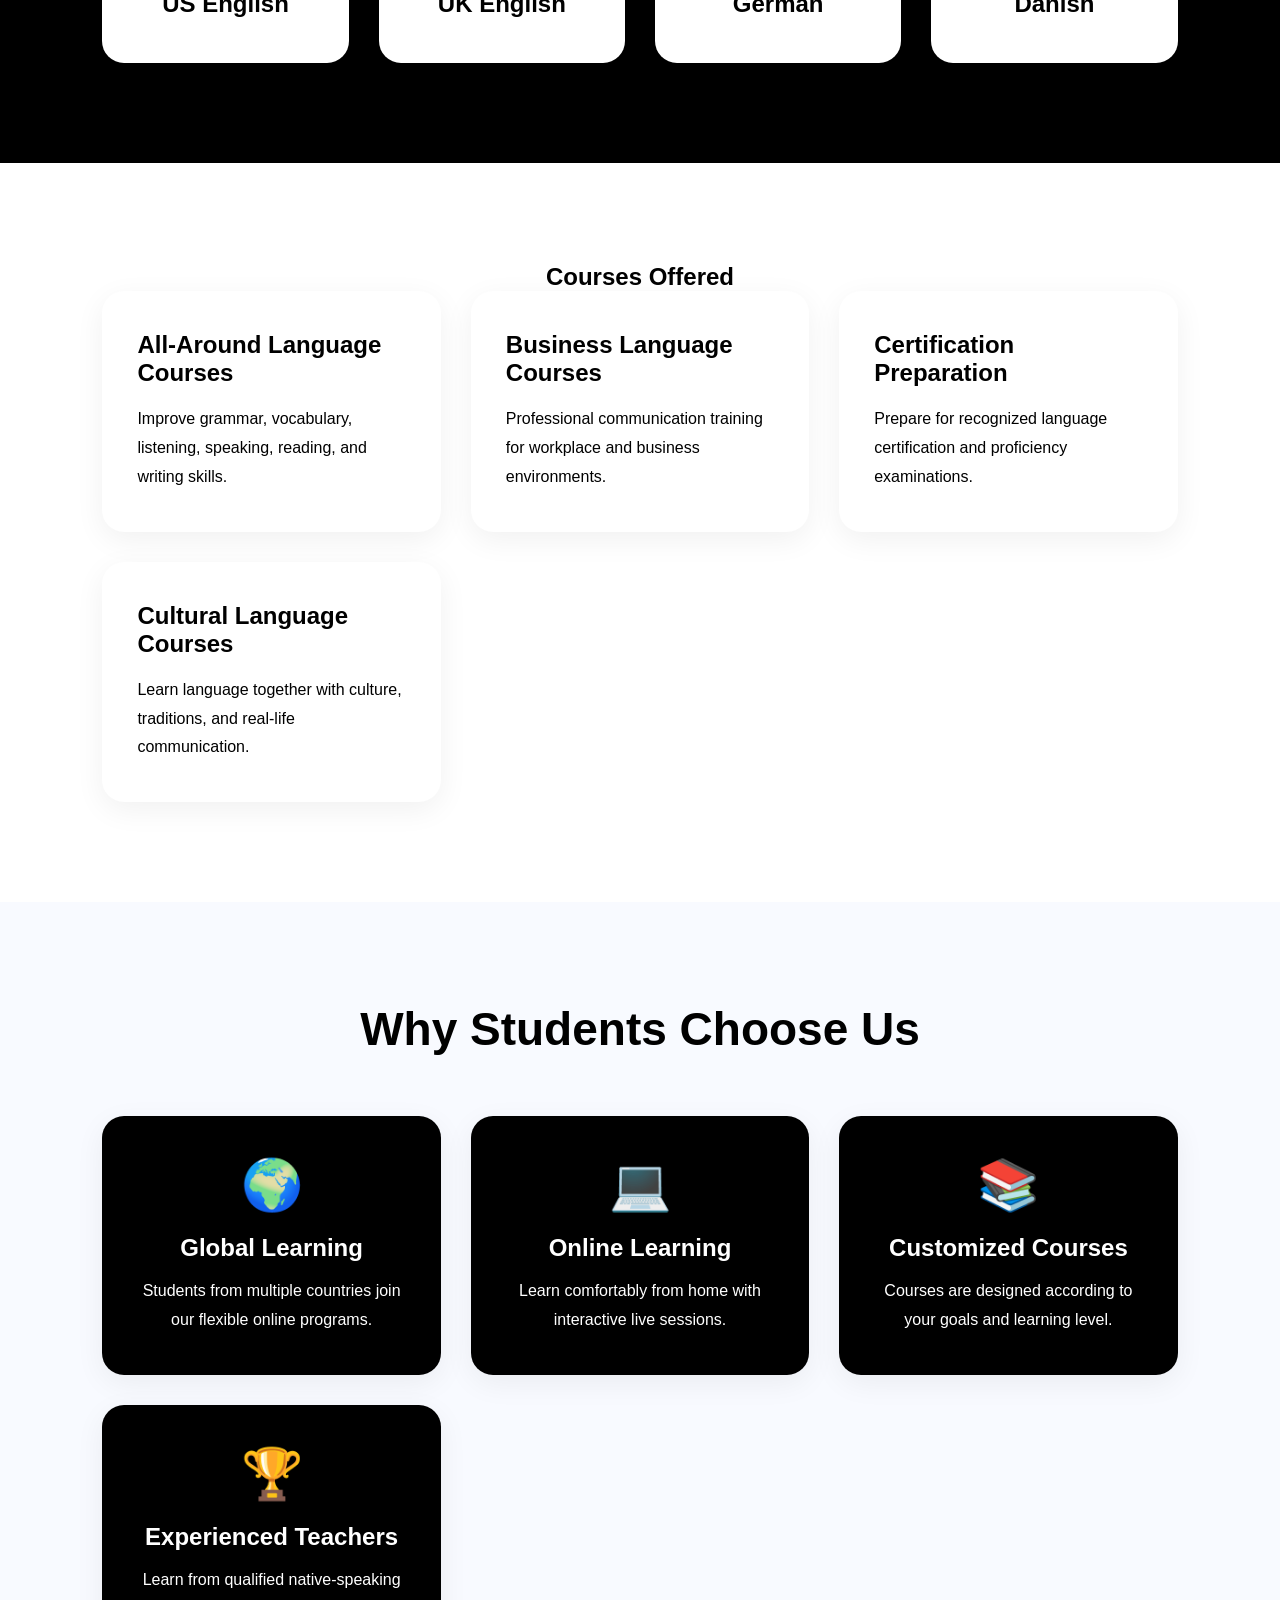
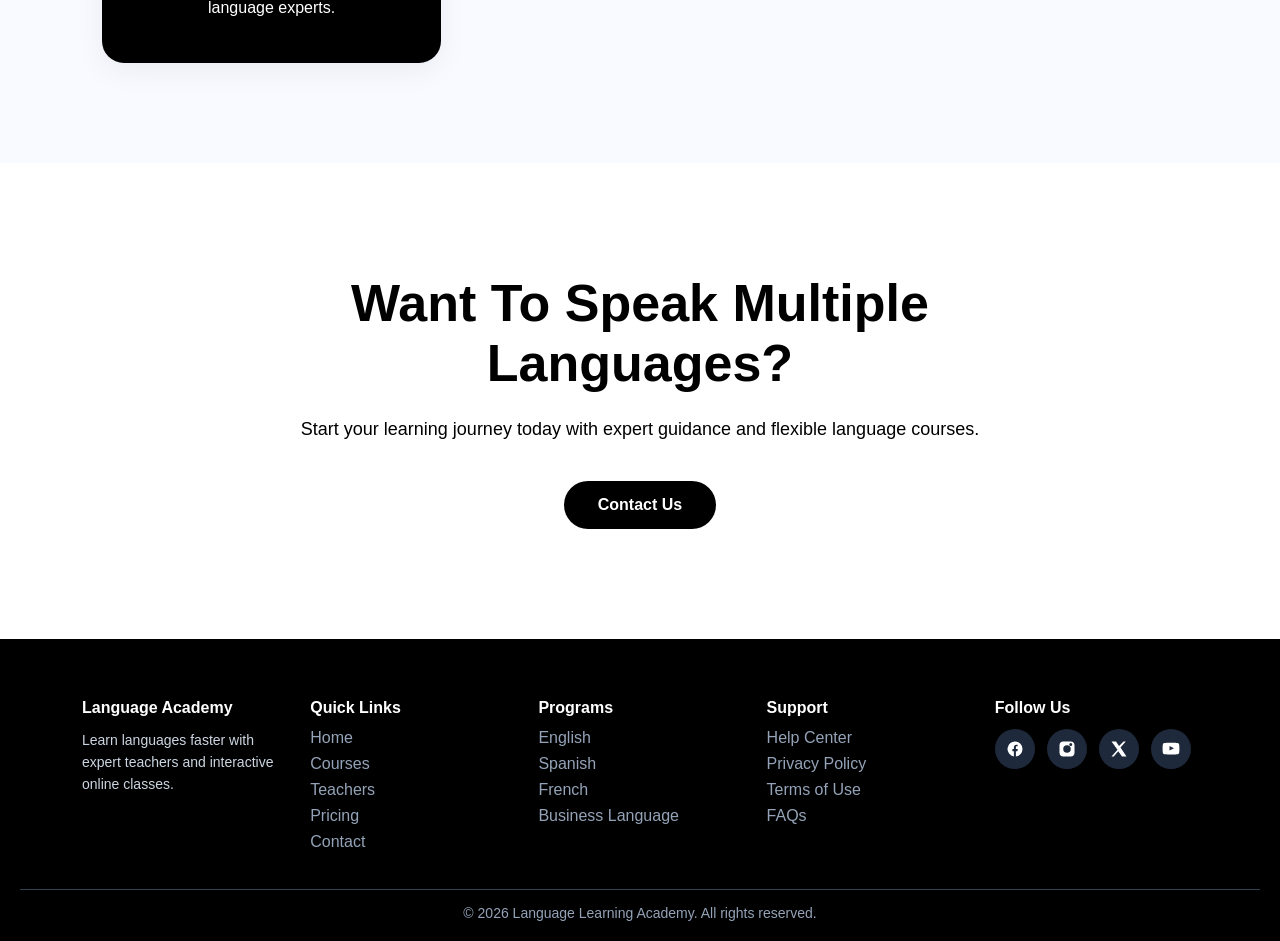
==== commit a975eb3f: "first commit" ====
--- a/about.html
+++ b/about.html
@@ -24,6 +24,7 @@
 <li><a href="blog.html">Blog</a></li>
 <li><a href="dashboard.html">Dashboard</a></li>
 </ul>
+<div class="nn">
 <button id="rtl-toggle" class="icon-btn">
     RTL
 </button>
@@ -37,6 +38,8 @@
 </div>
  
 </div>
+</div>
+</div>
 </nav>
  </header>
 
--- a/about.css
+++ b/about.css
@@ -9,16 +9,23 @@
     font-family:'Poppins', sans-serif;
     overflow-x:hidden;
 }
+
+.nn{
+    display: flex;
+    justify-content: space-between;
+    gap:10px;
+}
+
  
 .icon-btn{
- width:10%;
+ width:22%;
     padding:10px;     
     border:none;
     background:white;
     color: black;
-    font-size:22px;       
+    font-size:10px;       
     font-weight:bold;
-    border-radius:30px;   
+    border-radius:15px;   
     cursor:pointer;
     transition:0.3s;
 }
@@ -84,15 +91,22 @@
   color:lightgoldenrodyellow;
 }
 .logo{
-    font-size:30px;
+    font-size:15px;
     font-weight:700;
     color:var(--dark);
 }
+
+.logo{
+    font-size:15px;
+    font-weight:700;
+    color:var(--dark);
+}
  
 .logo span{
     color:var(--primary);
 }
- 
+
+
 .navbar{
  left:0;
  width:100%;
@@ -731,8 +745,8 @@
   border: none;
   border-radius: 30px;
 
-  background: black;
-  color: white;
+  background: white;
+  color: black;
 
   cursor: pointer;
 
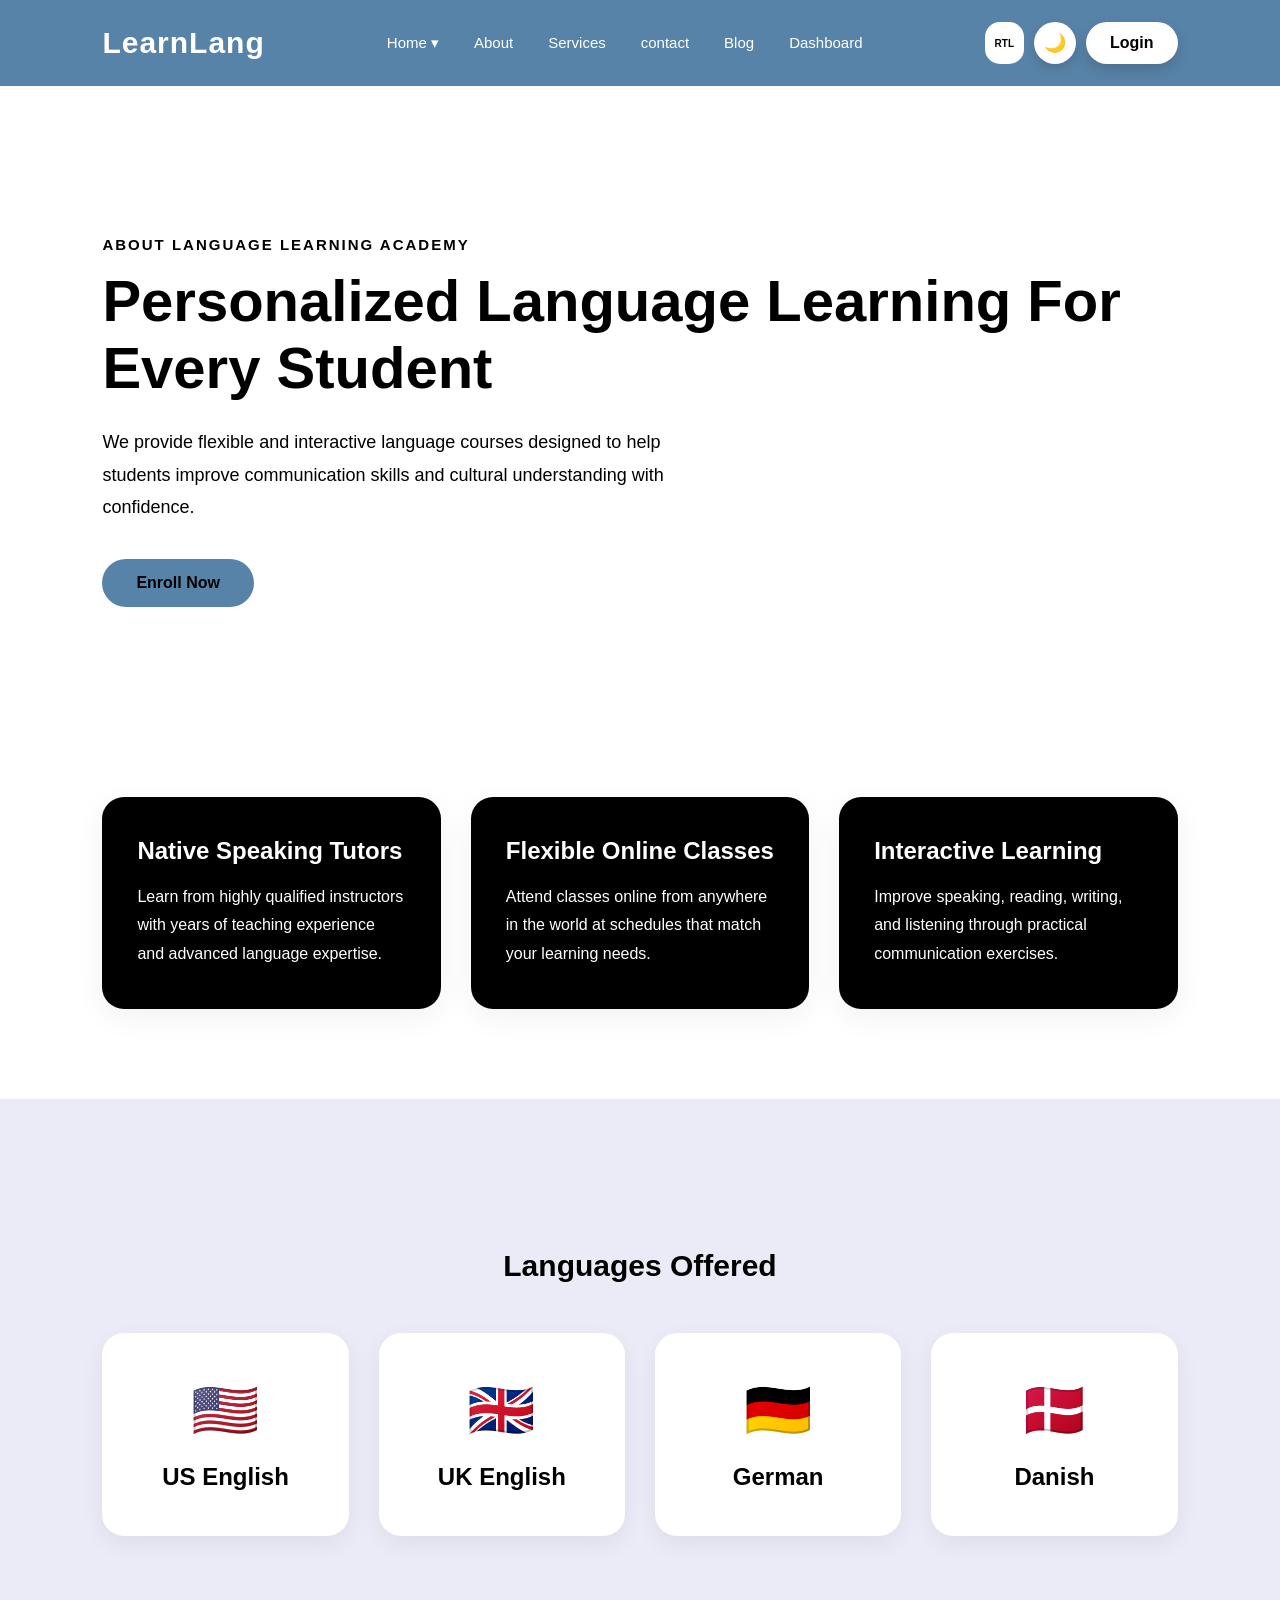
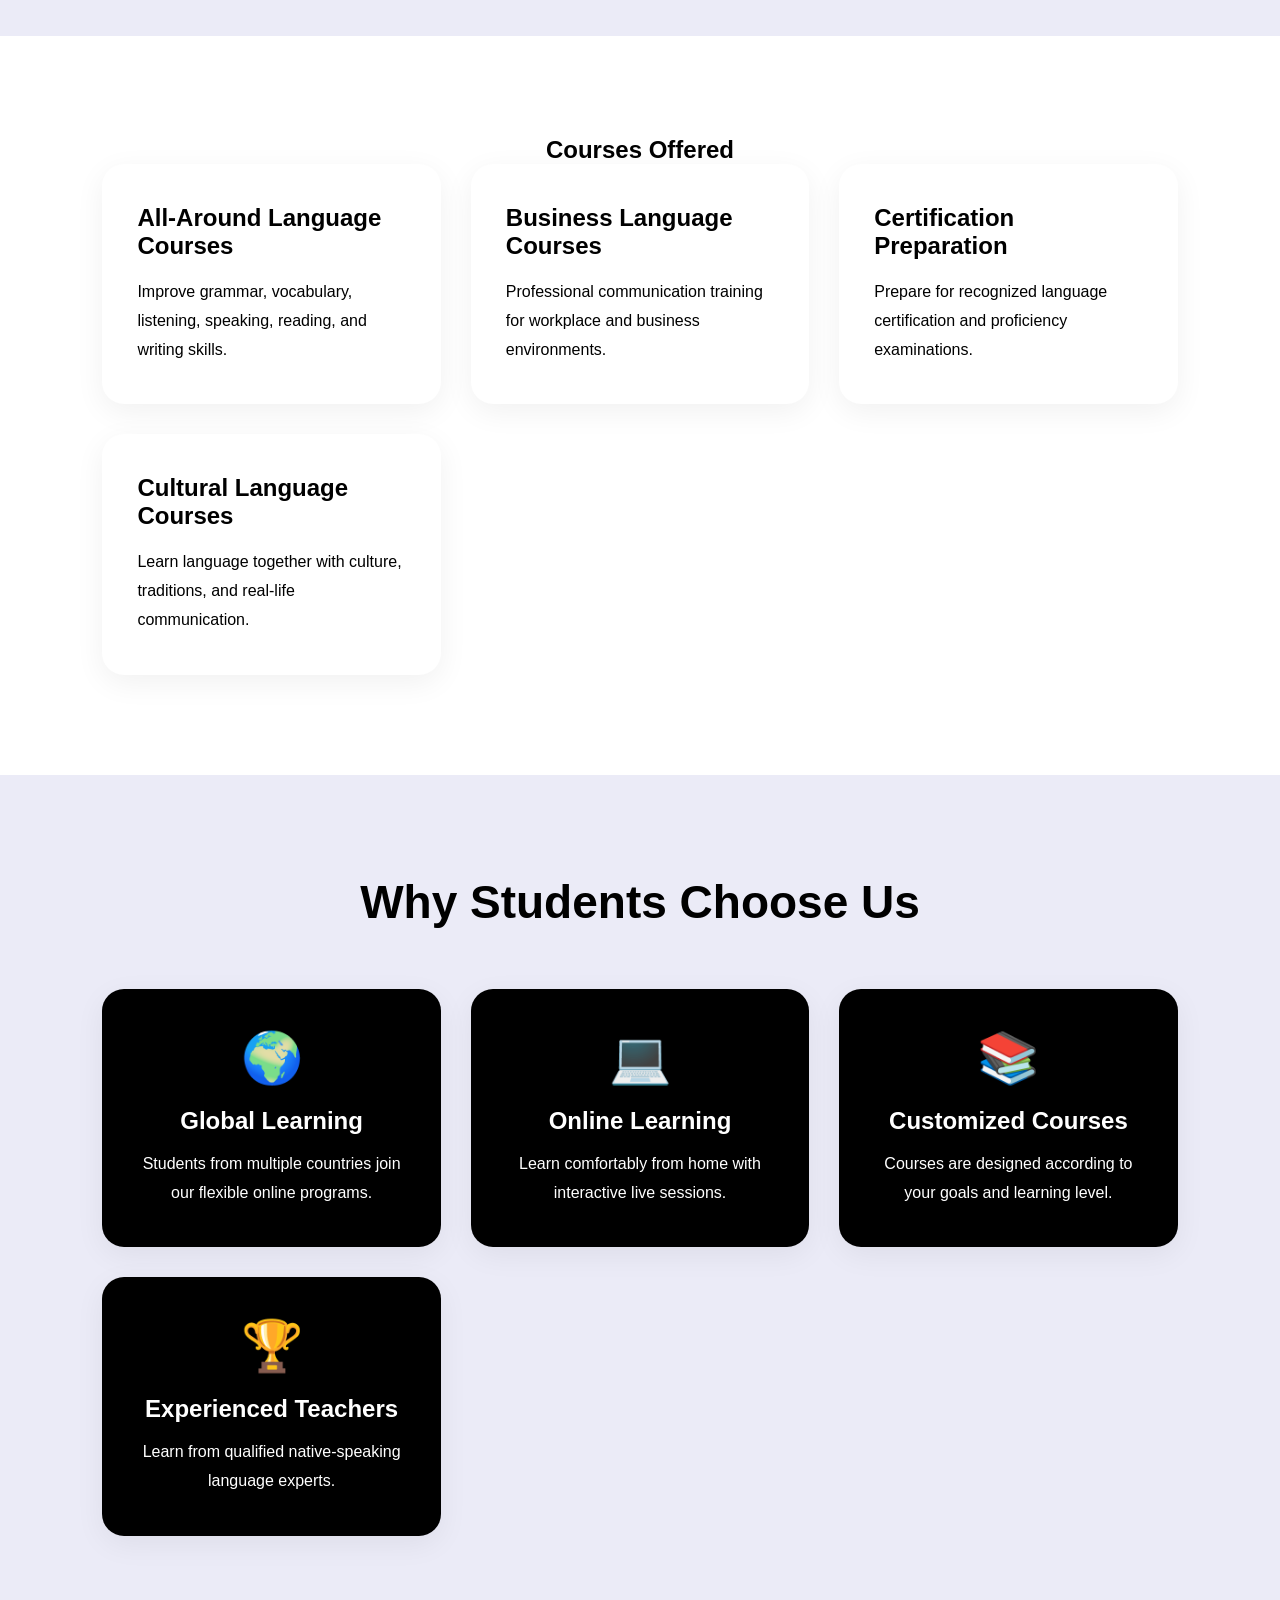
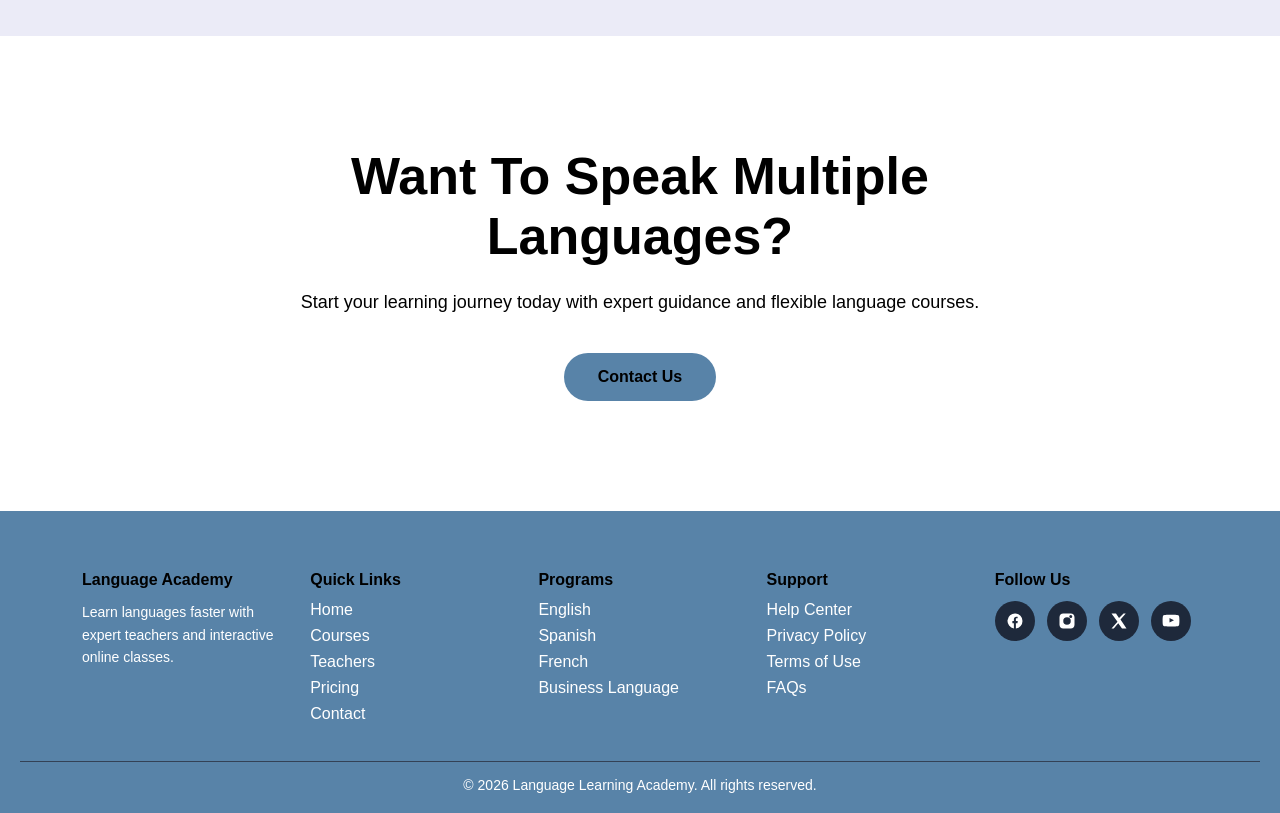
==== commit e98cfab6: "first commit" ====
--- a/about.html
+++ b/about.html
@@ -9,7 +9,7 @@
 <body>
  <header>
 <nav class="navbar">
-<a style="text-decoration: none;" href="index.html" class="logo"><span style="color: white;"><b>LearningAcademy</b></span></a>
+<a style="text-decoration: none;" href="index.html" class="logo"><span style="color: white;"><b>LearnLang</b></span></a>
 <ul class="nav-links">
 <li class="dropdown">
 <a href="index.html">Home ▾</a>
@@ -73,12 +73,6 @@
 
             </div>
 
-            <div class="about-image">
-
-                <img src="https://images.unsplash.com/photo-1522202176988-66273c2fd55f"
-                    alt="Language Learning">
-
-            </div>
 
         </div>
 
--- a/about.css
+++ b/about.css
@@ -35,15 +35,12 @@
     transform:scale(1.03); 
 }
 :root{
-    --primary:black;
-    --secondary:#fff5ef;
-    --cream:#fffaf5;
-    --dark:black;
-    --light:#666;
-    --white:#fff;
-    --shadow:0 10px 35px rgba(0,0,0,0.08);
-}
- 
+    --primary-color: #ff7b00;
+    --secondary-color: #1e3a8a;
+    --light-color: #ffffff;
+    --dark-color: #222222;
+}
+
 .container{
     width:90%;
     max-width:1300px;
@@ -91,13 +88,7 @@
   color:lightgoldenrodyellow;
 }
 .logo{
-    font-size:15px;
-    font-weight:700;
-    color:var(--dark);
-}
-
-.logo{
-    font-size:15px;
+    font-size:27px;
     font-weight:700;
     color:var(--dark);
 }
@@ -115,7 +106,7 @@
  align-items:center;
  padding:22px 8%;
  z-index:1000;
- background:black;
+background:#5883a8;
  backdrop-filter:blur(10px);
  transition:0.35s ease;
  text-decoration: none;
@@ -255,6 +246,7 @@
 /* HERO SECTION */
 
 .about-hero{
+     background-color: white;
     padding: 60px 8% 100px;
 }
 
@@ -302,8 +294,8 @@
 .about-btn{
     display: inline-block;
     padding: 15px 34px;
-    background:  black;
-    color: white;
+    background:  #5883a8;
+    color: black;
     text-decoration: none;
     border-radius: 50px;
     font-weight: 600;
@@ -332,7 +324,7 @@
 
 .about-info{
     padding: 90px 8%;
-    background: white;
+    background-color: white;
 }
 
 .info-container{
@@ -377,9 +369,10 @@
 }
 
 .section-title1 h2{
-    color: white;
+    color: black;
     text-align: center;
     padding: 50px;
+    font-size: 30px;
 }
 
 .section-title h2{
@@ -392,7 +385,7 @@
 
 .languages-section{
     padding: 100px 8%;
-    background: black;
+    background-color:rgb(235, 235, 247);
 }
 
 .languages-grid{
@@ -476,7 +469,7 @@
 
 .features-section{
     padding: 100px 8%;
-    background: #f8faff;
+    background-color:rgb(235, 235, 247);
 }
 
 .features-grid{
@@ -595,7 +588,7 @@
 }
 
  .footer {
-    background: black;
+    background:#5883a8;
     color: white;
     padding: 60px 20px 20px;
 }
@@ -614,11 +607,11 @@
 .footer-col h3 {
     margin-bottom: 12px;
     font-size: 16px;
-    color: #ffffff;
+    color: black;
 }
 
 .footer-col p {
-    color: #cbd5e1;
+    color: white;
     font-size: 14px;
     line-height: 1.6;
 }
@@ -630,13 +623,13 @@
 
 .footer-col ul li {
     margin-bottom: 8px;
-    color: #94a3b8;
+    color: white;
     cursor: pointer;
     transition: 0.3s;
 }
 
 .footer-col ul li:hover {
-    color: #ffffff;
+    color: black;
 }
 
 /* SOCIAL ICONS */
@@ -680,7 +673,7 @@
     border-top: 1px solid #334155;
     padding-top: 15px;
     font-size: 14px;
-    color: #94a3b8;
+    color: white;
 }
 
 
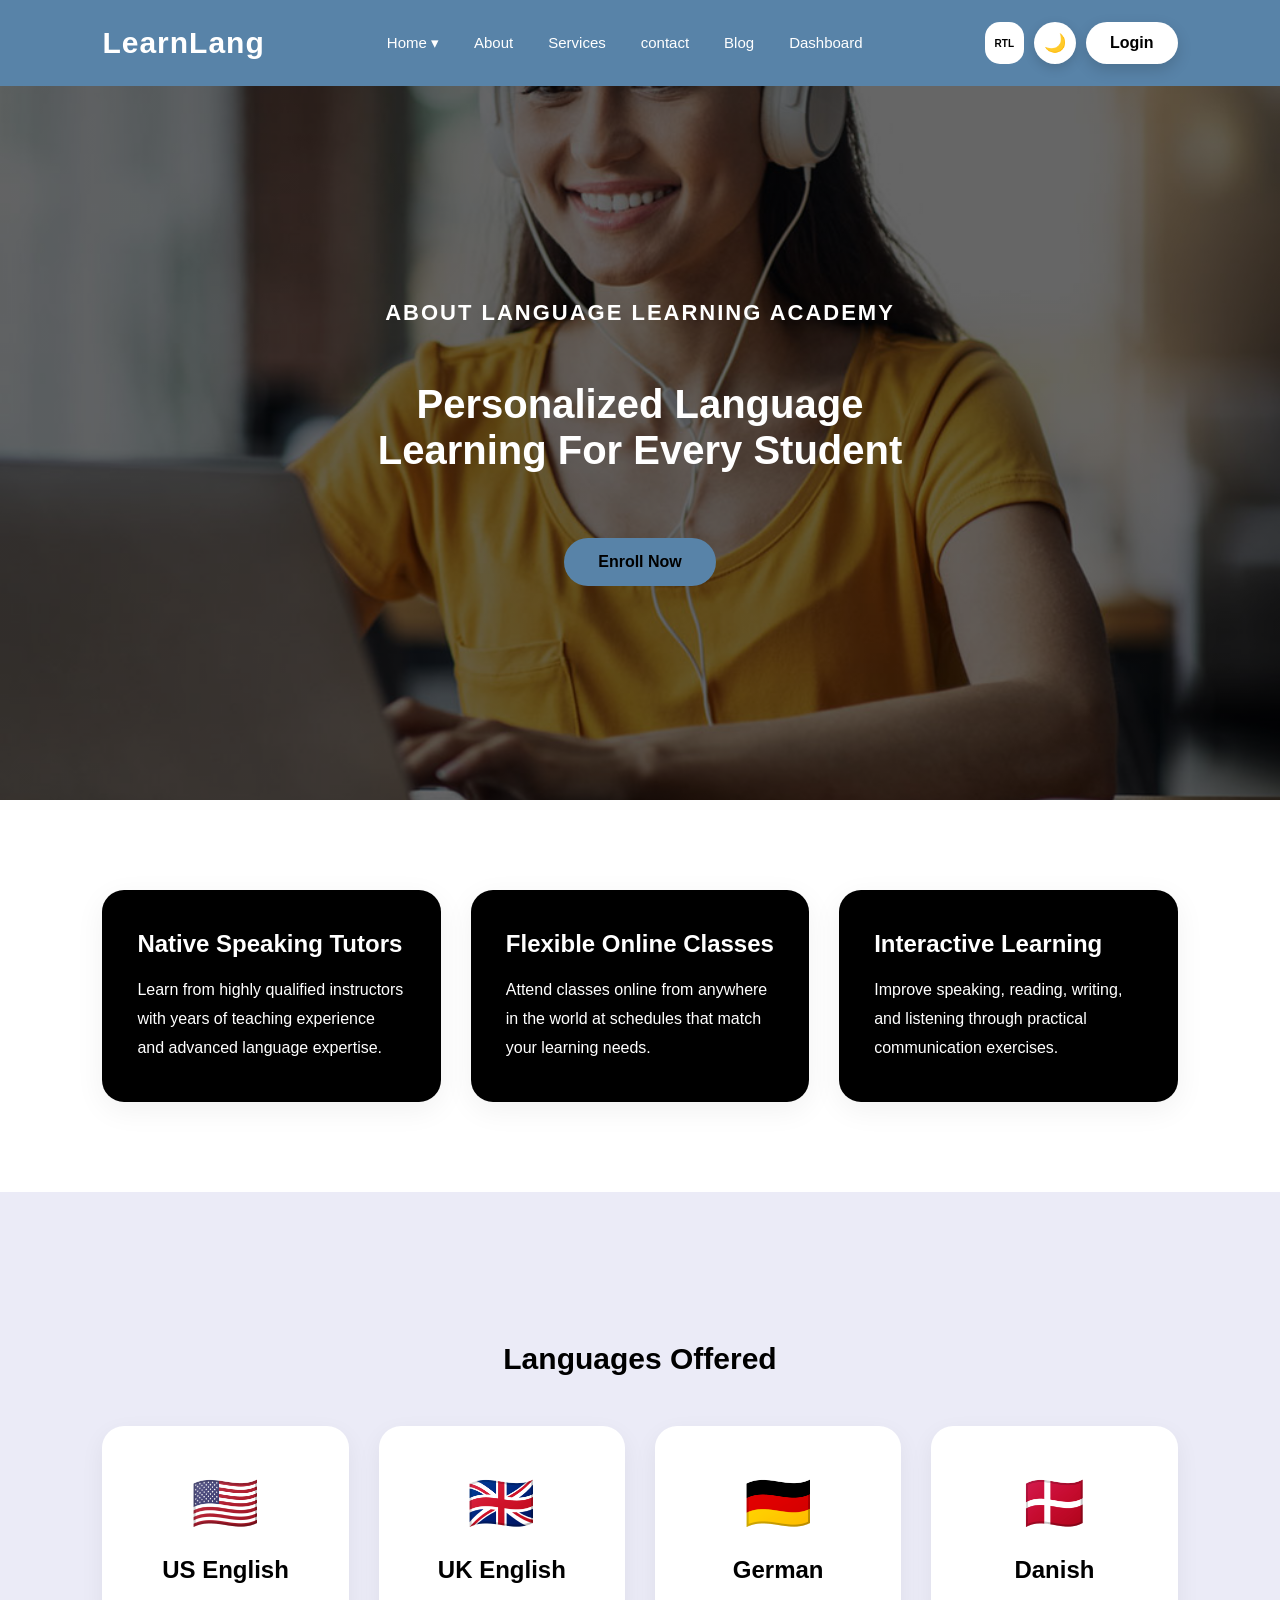
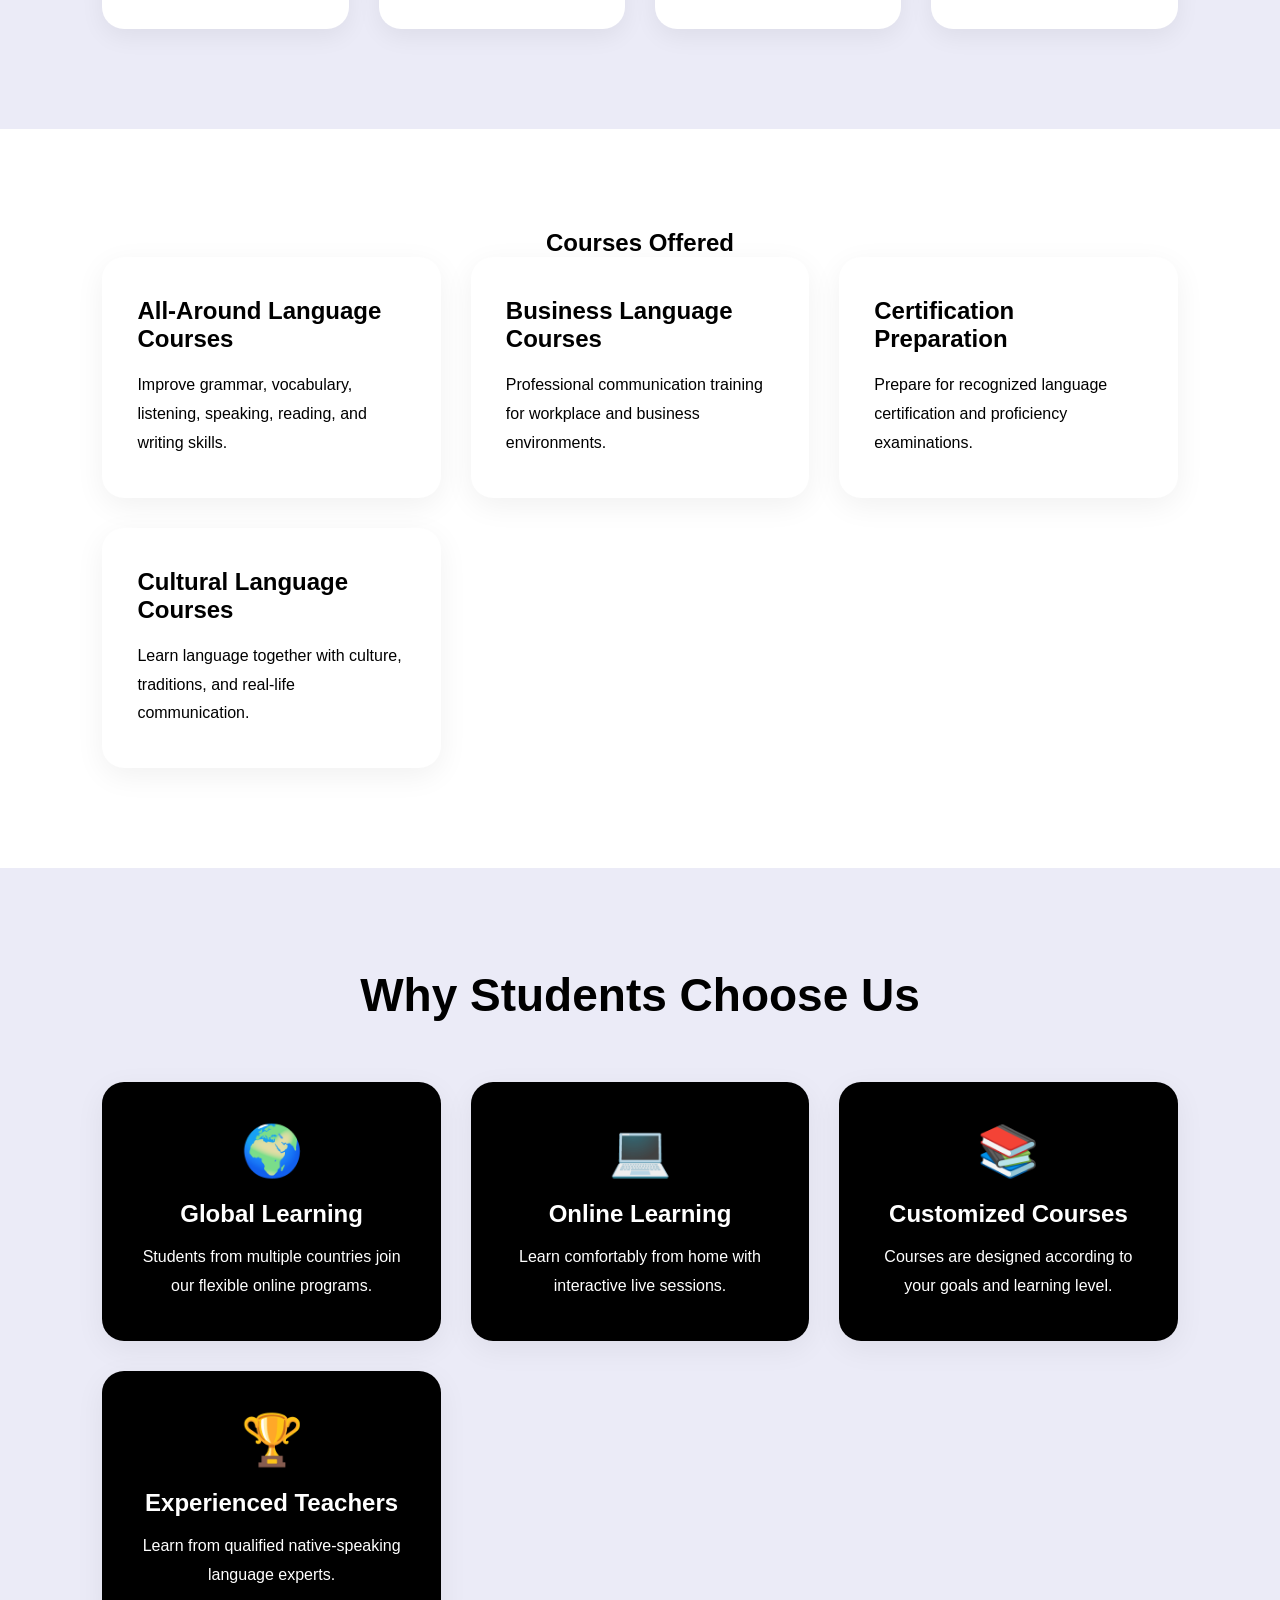
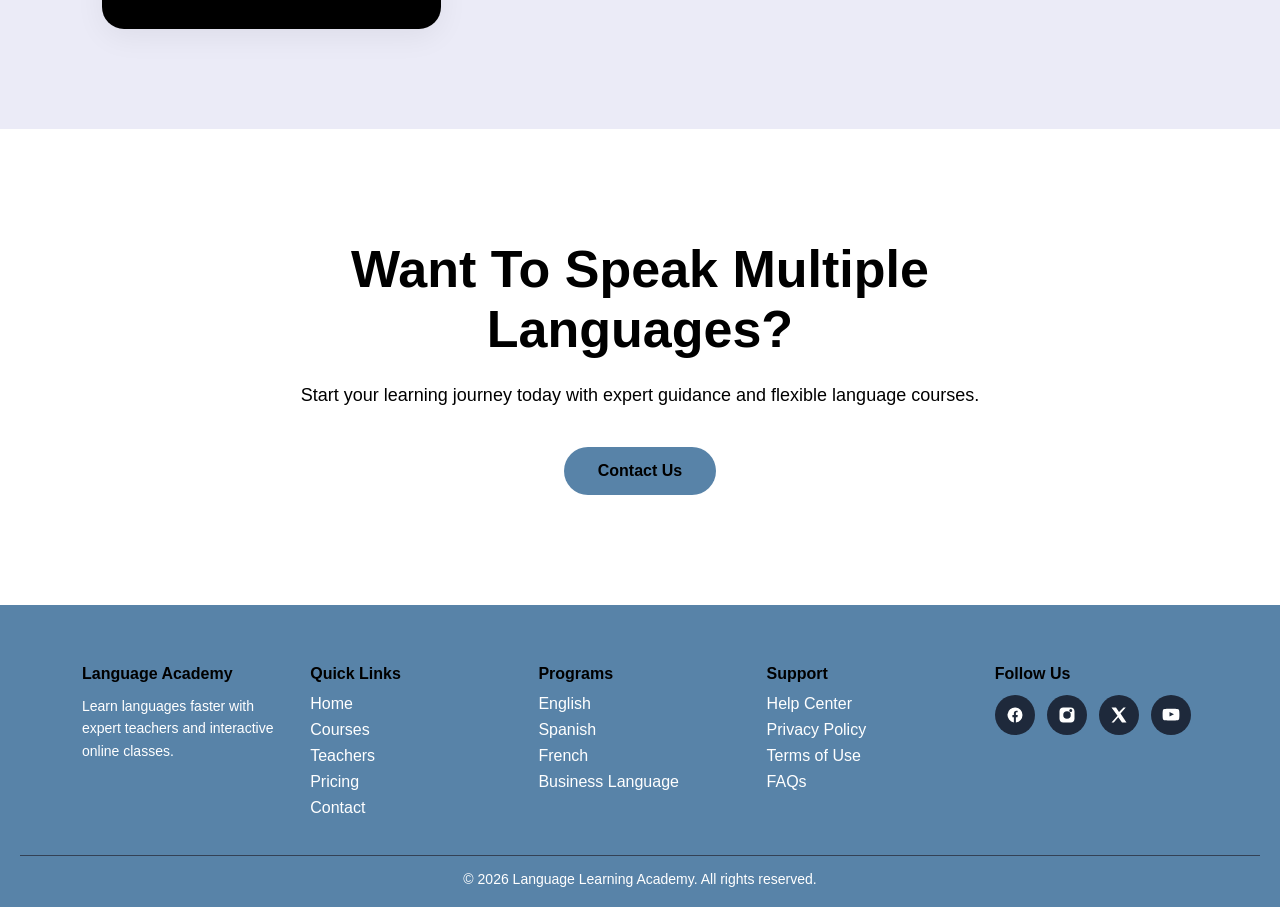
==== commit 05638619: "first commit" ====
--- a/about.html
+++ b/about.html
@@ -61,12 +61,7 @@
                     Personalized Language Learning For Every Student
                 </h1>
 
-                <p>
-                    We provide flexible and interactive language courses designed
-                    to help students improve communication skills and cultural
-                    understanding with confidence.
-                </p>
-
+               
                 <a href="#" class="about-btn">
                     Enroll Now
                 </a>
--- a/about.css
+++ b/about.css
@@ -9,30 +9,30 @@
     font-family:'Poppins', sans-serif;
     overflow-x:hidden;
 }
-
+ 
 .nn{
     display: flex;
     justify-content: space-between;
     gap:10px;
 }
-
+ 
  
 .icon-btn{
  width:22%;
-    padding:10px;     
+    padding:10px;    
     border:none;
     background:white;
     color: black;
-    font-size:10px;       
+    font-size:10px;      
     font-weight:bold;
-    border-radius:15px;   
+    border-radius:15px;  
     cursor:pointer;
     transition:0.3s;
 }
-
+ 
 .icon-btn:hover{
     background:white;
-    transform:scale(1.03); 
+    transform:scale(1.03);
 }
 :root{
     --primary-color: #ff7b00;
@@ -40,7 +40,7 @@
     --light-color: #ffffff;
     --dark-color: #222222;
 }
-
+ 
 .container{
     width:90%;
     max-width:1300px;
@@ -96,9 +96,11 @@
 .logo span{
     color:var(--primary);
 }
-
-
+ 
+ 
 .navbar{
+position:fixed;
+ top:0;
  left:0;
  width:100%;
  display:flex;
@@ -106,10 +108,10 @@
  align-items:center;
  padding:22px 8%;
  z-index:1000;
-background:#5883a8;
+ background:#5883a8;
  backdrop-filter:blur(10px);
  transition:0.35s ease;
- text-decoration: none;
+ text-decoration:none;
 }
  
 .navbar.scrolled{
@@ -117,19 +119,15 @@
  box-shadow:0 10px 30px rgba(0,0,0,0.18);
 }
  /* FIX NAVBAR OVERLAP */
+ 
 
-main{
-    margin-top: 110px;
-}
+ 
+/* MOBILE */
+ 
+@media(max-width:768px){
+ 
 
-/* MOBILE */
-
-@media(max-width:768px){
-
-    main{
-        margin-top: 90px;
-    }
-
+ 
 }
 .logo{
  font-family:'Outfit', sans-serif;
@@ -236,61 +234,64 @@
 }
  
 /* ================= ABOUT PAGE ================= */
-
+ 
 main{
     width: 100%;
     overflow: hidden;
-    margin-top: 90px;
-}
-
+    margin-top: 0;
+}
+ 
 /* HERO SECTION */
-
+ 
 .about-hero{
-     background-color: white;
-    padding: 60px 8% 100px;
-}
-
+    padding-top:120px;
+    background-color:white;
+    text-align:center;
+ background: linear-gradient(rgba(0, 0, 0, 0.6), rgba(0, 0, 0, 0.6)), 
+              url('images/banner5.jpg') no-repeat center/cover;
+    background-repeat:no-repeat;
+    background-size:cover;
+    padding: 300px;
+    height:800px;
+}
+ 
+ 
 .about-wrapper{
     max-width: 1300px;
     margin: auto;
-
+ 
     display: flex;
     align-items: center;
     justify-content: space-between;
     gap: 70px;
     flex-wrap: wrap;
 }
-
+ 
 .about-content{
     flex: 1;
     min-width: 320px;
-}
-
+    text-align: center;
+}
+ 
 .small-title{
     display: inline-block;
-    color: black;
-    font-size: 15px;
+    color: white;
+    font-size: 22px;
     font-weight: 700;
     letter-spacing: 2px;
     margin-bottom: 15px;
 }
+ 
+.about-content h1{
+    font-size: 40px;
+    line-height: 1.15;
+    color: white;
+    margin-bottom: 25px;
+    font-weight: 700;
+    padding: 40px;
+}
 
-.about-content h1{
-    font-size: 58px;
-    line-height: 1.15;
-    color: black;
-    margin-bottom: 25px;
-    font-weight: 800;
-}
-
-.about-content p{
-    font-size: 18px;
-    color: black;
-    line-height: 1.8;
-    margin-bottom: 35px;
-    max-width: 600px;
-}
-
+ 
 .about-btn{
     display: inline-block;
     padding: 15px 34px;
@@ -301,17 +302,17 @@
     font-weight: 600;
     transition: 0.3s ease;
 }
-
+ 
 .about-btn:hover{
     background: black;
     transform: translateY(-3px);
 }
-
+ 
 .about-image{
     flex: 1;
     min-width: 320px;
 }
-
+ 
 .about-image img{
     width: 100%;
     border-radius: 24px;
@@ -319,23 +320,22 @@
     display: block;
     box-shadow: 0 20px 40px rgba(0,0,0,0.12);
 }
-
-/* INFO SECTION */
-
+ 
+ 
 .about-info{
     padding: 90px 8%;
     background-color: white;
 }
-
+ 
 .info-container{
     max-width: 1300px;
     margin: auto;
-
+ 
     display: grid;
     grid-template-columns: repeat(auto-fit,minmax(280px,1fr));
     gap: 30px;
 }
-
+ 
 .info-card{
     background: black;
     padding: 40px 35px;
@@ -343,60 +343,58 @@
     transition: 0.35s ease;
     box-shadow: 0 8px 30px rgba(0,0,0,0.06);
 }
-
+ 
 .info-card:hover{
     transform: translateY(-10px);
     box-shadow: 0 15px 35px rgba(0,0,0,0.12);
 }
-
+ 
 .info-card h2{
     font-size: 24px;
     color: white;
     margin-bottom: 18px;
 }
-
+ 
 .info-card p{
     color: white;
     line-height: 1.8;
     font-size: 16px;
 }
-
-/* COMMON TITLE */
-
+ 
 .section-title{
     text-align: center;
     margin-bottom: 60px;
 }
-
+ 
 .section-title1 h2{
     color: black;
     text-align: center;
     padding: 50px;
     font-size: 30px;
 }
-
+ 
 .section-title h2{
     font-size: 46px;
     color: black;
     font-weight: 800;
 }
-
+ 
 /* LANGUAGES */
-
+ 
 .languages-section{
     padding: 100px 8%;
     background-color:rgb(235, 235, 247);
 }
-
+ 
 .languages-grid{
     max-width: 1300px;
     margin: auto;
-
+ 
     display: grid;
     grid-template-columns: repeat(auto-fit,minmax(230px,1fr));
     gap: 30px;
 }
-
+ 
 .language-box{
     background: white;
     padding: 45px 25px;
@@ -405,33 +403,33 @@
     transition: 0.35s ease;
     box-shadow: 0 8px 25px rgba(0,0,0,0.06);
 }
-
+ 
 .language-box:hover{
     transform: translateY(-10px);
 }
-
+ 
 .language-box span{
     font-size: 55px;
     display: block;
     margin-bottom: 20px;
 }
-
+ 
 .language-box h3{
     color: black;
     font-size: 24px;
 }
-
+ 
 /* COURSES */
-
+ 
 .courses-section{
     padding: 100px 8%;
     background: white;
 }
-
+ 
 .courses-grid{
     max-width: 1300px;
     margin: auto;
-
+ 
     display: grid;
     grid-template-columns: repeat(auto-fit,minmax(280px,1fr));
     gap: 30px;
@@ -448,39 +446,39 @@
     transition: 0.35s ease;
     box-shadow: 0 8px 30px rgba(0,0,0,0.06);
 }
-
+ 
 .course-card:hover{
     transform: translateY(-10px);
     box-shadow: 0 15px 35px rgba(0,0,0,0.12);
 }
-
+ 
 .course-card h3{
     color: black;
     margin-bottom: 18px;
     font-size: 24px;
 }
-
+ 
 .course-card p{
     color: black;
     line-height: 1.8;
 }
-
+ 
 /* FEATURES */
-
+ 
 .features-section{
     padding: 100px 8%;
     background-color:rgb(235, 235, 247);
 }
-
+ 
 .features-grid{
     max-width: 1300px;
     margin: auto;
-
+ 
     display: grid;
     grid-template-columns: repeat(auto-fit,minmax(250px,1fr));
     gap: 30px;
 }
-
+ 
 .feature-box{
     background: black;
     padding: 40px 30px;
@@ -489,94 +487,94 @@
     transition: 0.35s ease;
     box-shadow: 0 8px 30px rgba(0,0,0,0.06);
 }
-
+ 
 .feature-box:hover{
     transform: translateY(-10px);
 }
-
+ 
 .feature-box span{
     font-size: 50px;
     display: block;
     margin-bottom: 20px;
 }
-
+ 
 .feature-box h3{
     font-size: 24px;
     margin-bottom: 15px;
     color: white;
 }
-
+ 
 .feature-box p{
     color: white;
     line-height: 1.8;
 }
-
+ 
 /* CTA */
-
+ 
 .cta-section{
     padding: 110px 8%;
     background: white;
     text-align: center;
     color: black;
 }
-
+ 
 .cta-content{
     max-width: 800px;
     margin: auto;
 }
-
+ 
 .cta-content h2{
     font-size: 52px;
     margin-bottom: 20px;
     font-weight: 800;
 }
-
+ 
 .cta-content p{
     font-size: 18px;
     line-height: 1.8;
     margin-bottom: 35px;
 }
-
+ 
 /* RESPONSIVE */
-
+ 
 @media(max-width:992px){
-
+ 
     .about-content h1{
         font-size: 46px;
     }
-
+ 
     .section-title h2{
         font-size: 38px;
-
-    }
-
+ 
+    }
+ 
     .cta-content h2{
         font-size: 40px;
     }
 }
-
+ 
 @media(max-width:768px){
-
+ 
     main{
         margin-top: 80px;
     }
-
+ 
     .about-wrapper{
         flex-direction: column;
     }
-
+ 
     .about-content h1{
         font-size: 38px;
     }
-
+ 
     .section-title h2{
         font-size: 32px;
     }
-
+ 
     .cta-content h2{
         font-size: 32px;
     }
-
+ 
     .about-hero,
     .about-info,
     .languages-section,
@@ -586,13 +584,13 @@
         padding: 80px 6%;
     }
 }
-
+ 
  .footer {
     background:#5883a8;
     color: white;
     padding: 60px 20px 20px;
 }
-
+ 
 /* GRID */
 .footer-container {
     width: 90%;
@@ -602,43 +600,43 @@
     grid-template-columns: repeat(auto-fit, minmax(180px, 1fr));
     gap: 25px;
 }
-
+ 
 /* COLUMN TEXT */
 .footer-col h3 {
     margin-bottom: 12px;
     font-size: 16px;
     color: black;
 }
-
+ 
 .footer-col p {
     color: white;
     font-size: 14px;
     line-height: 1.6;
 }
-
+ 
 .footer-col ul {
     list-style: none;
     padding: 0;
 }
-
+ 
 .footer-col ul li {
     margin-bottom: 8px;
     color: white;
     cursor: pointer;
     transition: 0.3s;
 }
-
+ 
 .footer-col ul li:hover {
     color: black;
 }
-
+ 
 /* SOCIAL ICONS */
 .social-icons {
     display: flex;
     gap: 12px;
     margin-top: 10px;
 }
-
+ 
 .social-icons .icon {
     width: 40px;
     height: 40px;
@@ -649,23 +647,23 @@
     background: #1e293b;
     transition: 0.3s;
 }
-
+ 
 .social-icons .icon svg {
     width: 18px;
     height: 18px;
     fill: white;
 }
-
+ 
 .social-icons .icon:hover {
     transform: translateY(-4px);
 }
-
+ 
 /* BRAND COLORS ON HOVER */
 .facebook:hover { background: #1877f2; }
 .instagram:hover { background: #e1306c; }
 .twitter:hover { background: #1da1f2; }
 .youtube:hover { background: #ff0000; }
-
+ 
 /* BOTTOM */
 .footer-bottom {
     text-align: center;
@@ -675,85 +673,85 @@
     font-size: 14px;
     color: white;
 }
-
-
+ 
+ 
 /* =========================
    DARK MODE
 ========================= */
-
+ 
 .dark-mode {
     background: white;
     color: black;
 }
-
+ 
 .dark-mode .header {
     background:  black;
 }
-
+ 
 .dark-mode .feature-card,
 .dark-mode .skill-card {
     background: white;
     color: black;
 }
-
+ 
 .dark-mode .newsletter {
     background: #1e293b;
 }
-
+ 
 #theme-toggle {
   width: 42px;
   height: 42px;
   border-radius: 50%;
   border: none;
   cursor: pointer;
-
+ 
   display: flex;
   align-items: center;
   justify-content: center;
-
+ 
   font-size: 18px;
-
+ 
   background: #ffffff;
   box-shadow: 0 4px 12px rgba(0,0,0,0.15);
-
+ 
   transition: 0.3s ease;
 }
-
+ 
 /* hover effect */
 #theme-toggle:hover {
   transform: scale(1.1);
   background: #f1f5ff;
 }
-
+ 
 /* optional active click effect */
 #theme-toggle:active {
   transform: scale(0.95);
 }
-
+ 
 .btn.secondary-btn {
   padding: 12px 24px;
   font-size: 16px;
   font-weight: 600;
-
+ 
   border: none;
   border-radius: 30px;
-
+ 
   background: white;
   color: black;
-
+ 
   cursor: pointer;
-
+ 
   box-shadow: 0 6px 15px rgba(0,0,0,0.15);
-
+ 
   transition: 0.3s ease;
 }
-
+ 
 /* hover effect */
 .btn.secondary-btn:hover {
   background: black;
   transform: translateY(-2px);
 }
-
+ 
 /* click effect */
 .btn.secondary-btn:active {
   transform: scale(0.96);
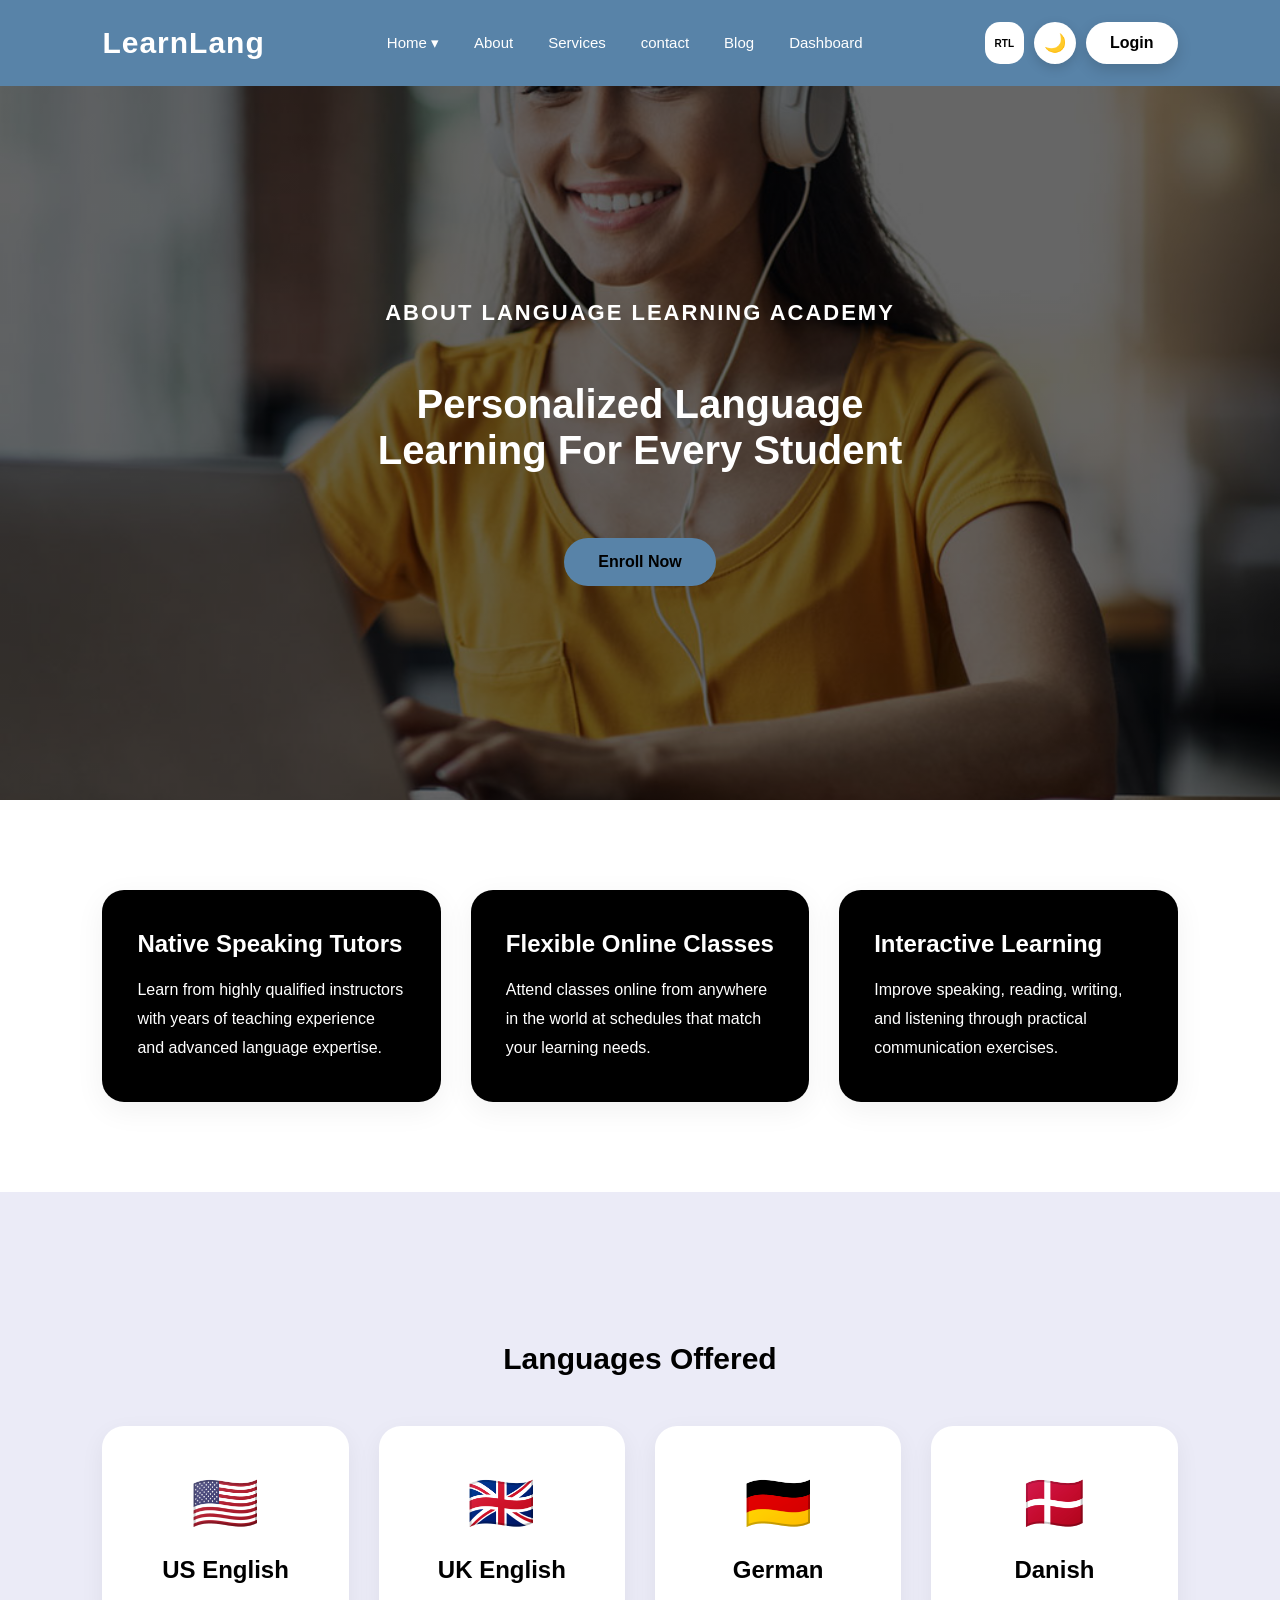
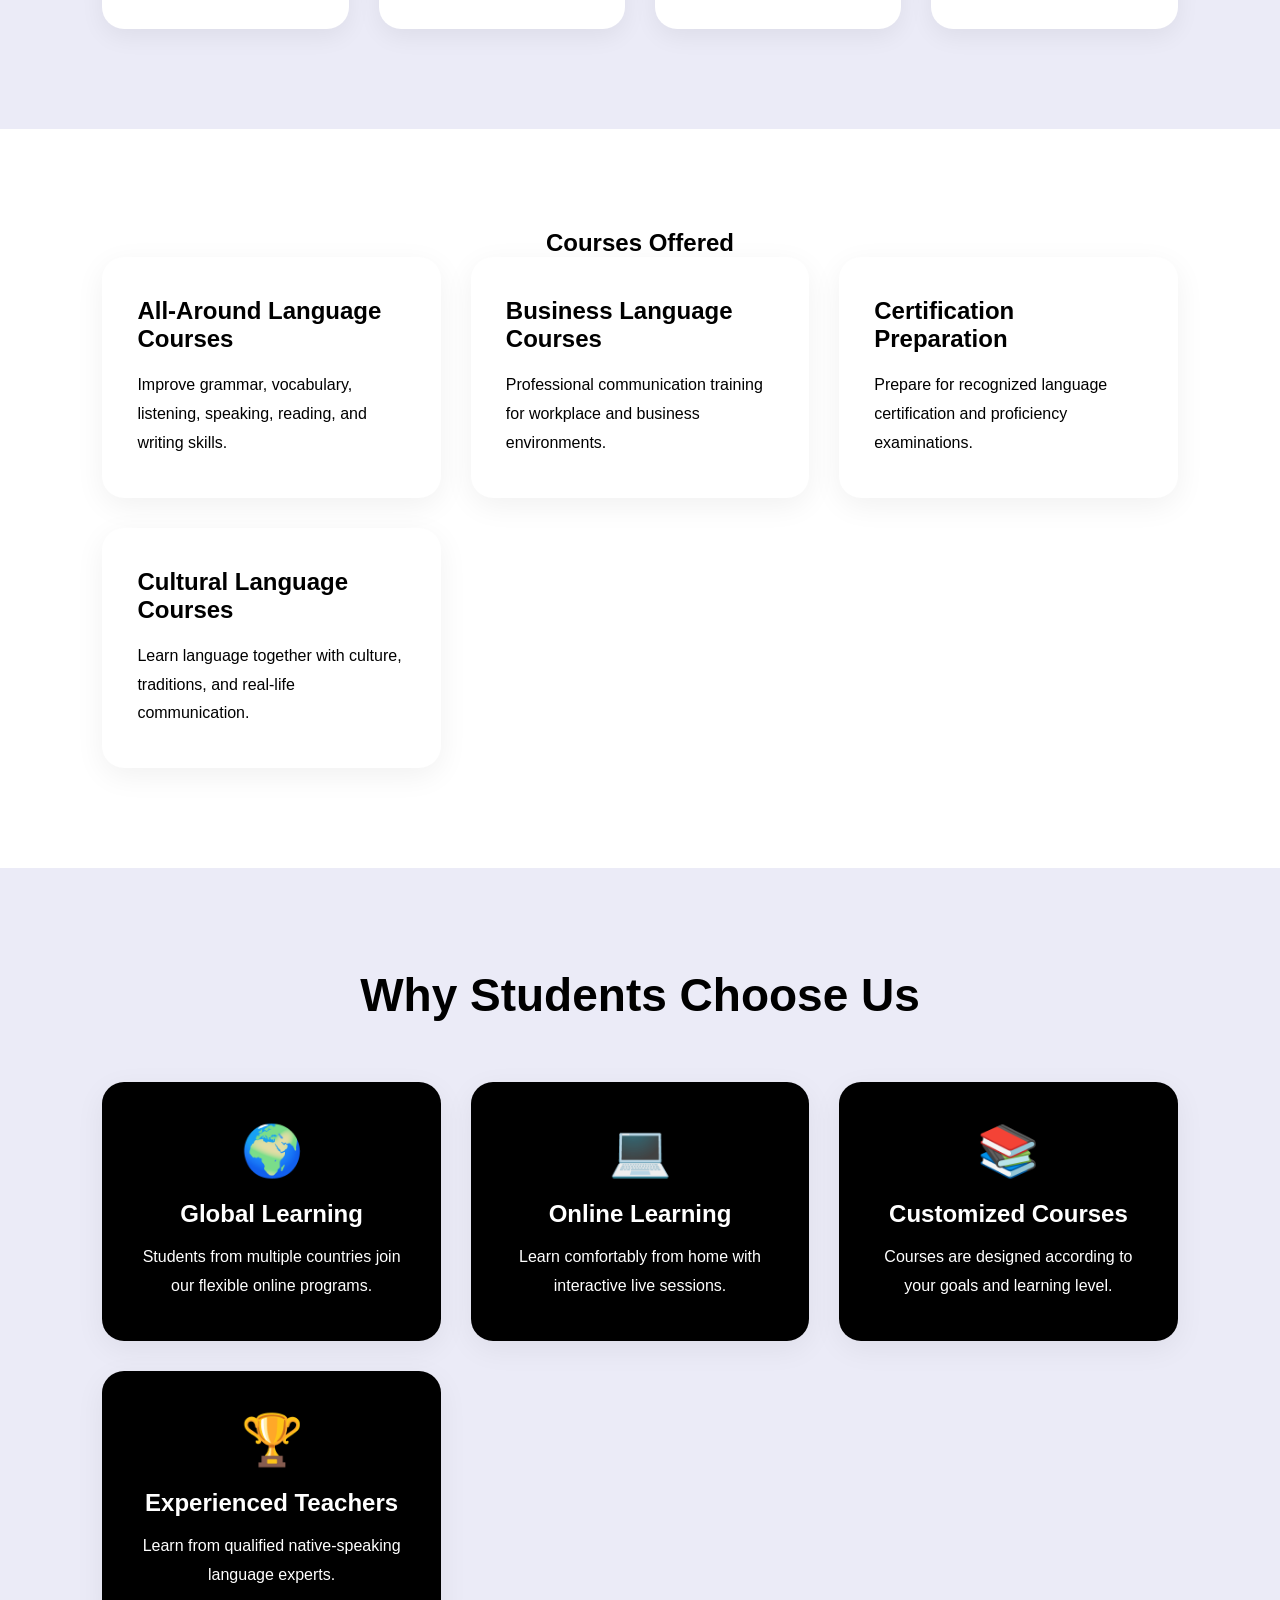
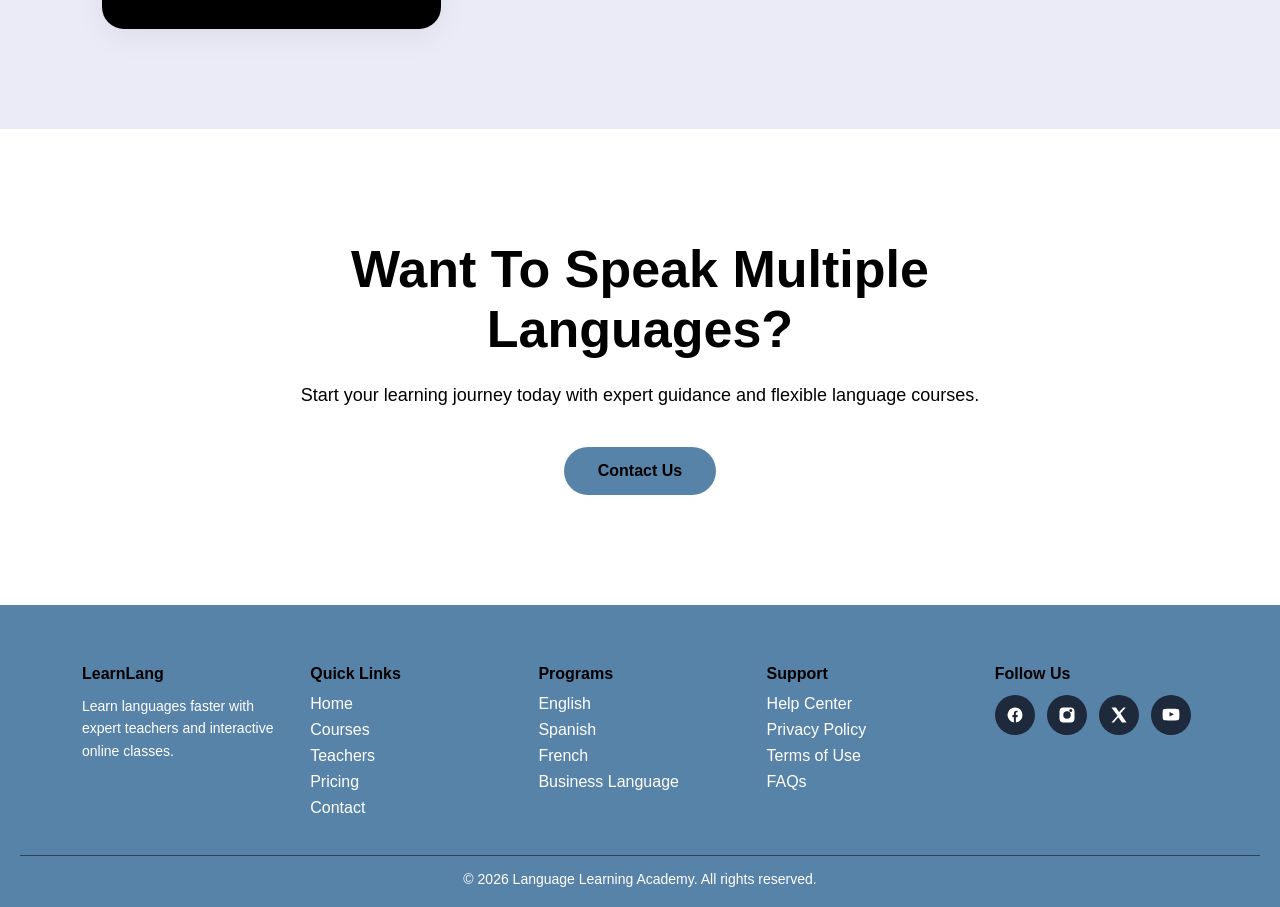
==== commit 659903f8: "first commit" ====
--- a/about.html
+++ b/about.html
@@ -299,7 +299,7 @@
 
         <!-- ABOUT -->
         <div class="footer-col">
-            <h3>Language Academy</h3>
+            <h3>LearnLang</h3>
             <p>
                 Learn languages faster with expert teachers and interactive online classes.
             </p>
